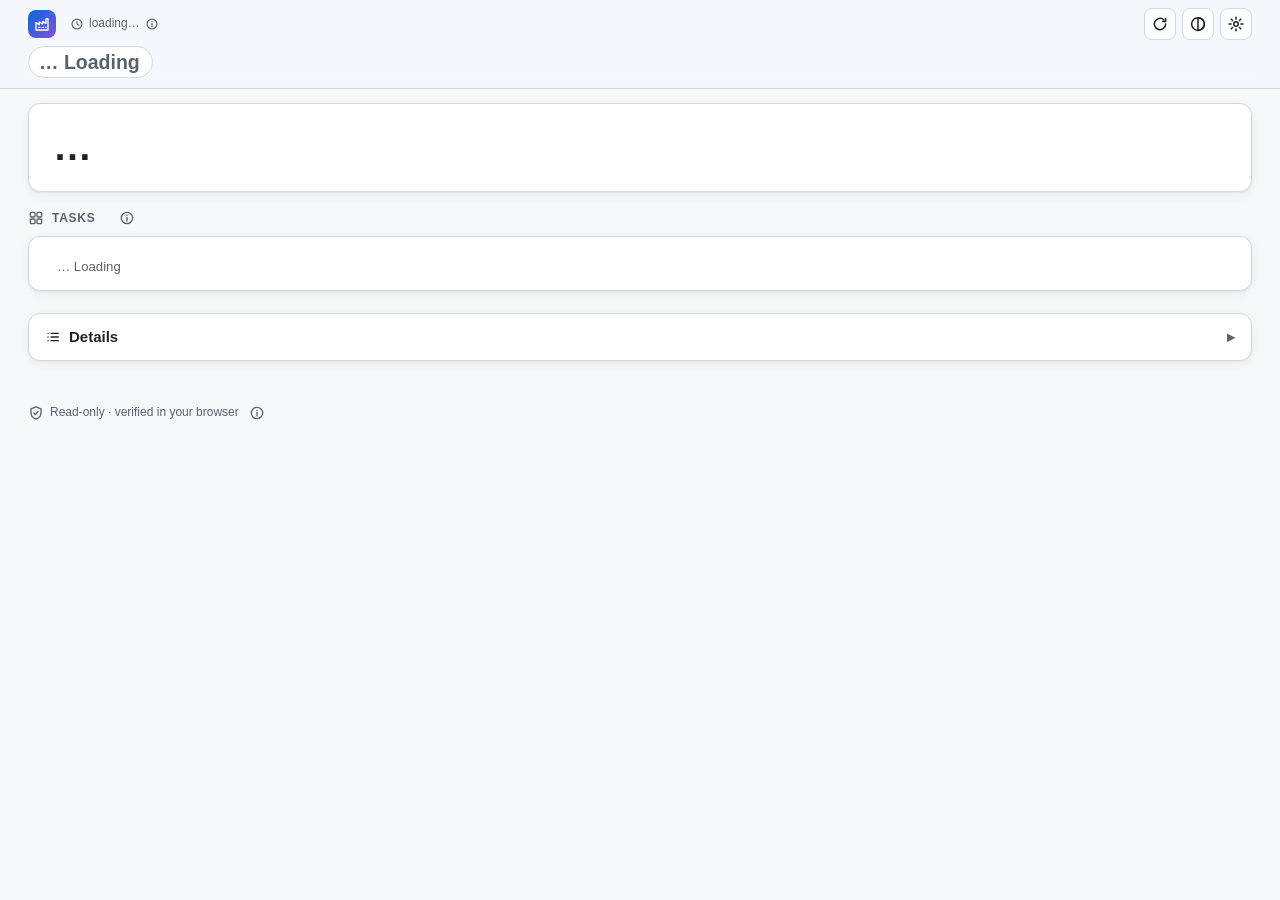
==== dashboard/index.html @ a24a3626 "dashboard: results scoreboard first, operations second The owner asked what the page is for and why " ====
<!doctype html>
<html lang="en">
<head>
  <meta charset="utf-8">
  <meta name="viewport" content="width=device-width, initial-scale=1">
  <meta http-equiv="Content-Security-Policy" content="default-src 'none'; script-src 'self'; style-src 'self'; img-src 'self' data:; connect-src 'self' https://api.github.com https://raw.githubusercontent.com; base-uri 'none'; form-action 'none'; object-src 'none'">
  <meta name="referrer" content="no-referrer">
  <meta name="color-scheme" content="light dark">
  <meta name="description" content="Live control room for the software factory, built from its public audit log.">
  <title>Factory control room</title>
  <link rel="icon" href="data:,">
  <link rel="stylesheet" href="style.css">
  <script type="module" src="app.js"></script>
</head>
<body>
  <svg class="sprite" aria-hidden="true" focusable="false">
    <symbol id="i-factory" viewBox="0 0 24 24"><path d="M3 21V10l5 3V9l5 3V8l5 3V4h3v17z"/><path d="M7 17h2M12 17h2M17 17h1"/></symbol>
    <symbol id="i-ok" viewBox="0 0 24 24"><path d="m5 12.5 4.5 4.5L19 7.5"/></symbol>
    <symbol id="i-fail" viewBox="0 0 24 24"><path d="M6.5 6.5l11 11M17.5 6.5l-11 11"/></symbol>
    <symbol id="i-dot" viewBox="0 0 24 24"><circle cx="12" cy="12" r="4"/></symbol>
    <symbol id="i-warn" viewBox="0 0 24 24"><path d="M12 3.5 2.5 20h19z"/><path d="M12 9.5v5M12 17.2v.3"/></symbol>
    <symbol id="i-shield" viewBox="0 0 24 24"><path d="M12 2.8 4.5 5.8v5.7c0 4.6 3.1 8 7.5 9.7 4.4-1.7 7.5-5.1 7.5-9.7V5.8z"/><path d="m8.8 12 2.2 2.2 4.2-4.4"/></symbol>
    <symbol id="i-pulse" viewBox="0 0 24 24"><path d="M2.5 12h4l2.2-5.5 4.6 11 2.2-5.5h6"/></symbol>
    <symbol id="i-power" viewBox="0 0 24 24"><path d="M12 3v8"/><path d="M6.6 6.8a7.5 7.5 0 1 0 10.8 0"/></symbol>
    <symbol id="i-branch" viewBox="0 0 24 24"><circle cx="6.5" cy="5.5" r="2.2"/><circle cx="6.5" cy="18.5" r="2.2"/><circle cx="17.5" cy="9" r="2.2"/><path d="M6.5 7.7v8.6M17.5 11.2c0 3-3 3.6-9 5.6"/></symbol>
    <symbol id="i-coin" viewBox="0 0 24 24"><circle cx="12" cy="12" r="8.5"/><path d="M9 14.5c.5 1 1.6 1.5 3 1.5 1.6 0 2.8-.8 2.8-2s-1.2-1.7-2.8-2-2.8-.8-2.8-2 1.2-2 2.8-2c1.3 0 2.4.5 2.9 1.4M12 6.3V8M12 16v1.7"/></symbol>
    <symbol id="i-clock" viewBox="0 0 24 24"><circle cx="12" cy="12" r="8.5"/><path d="M12 7.5V12l3.2 2"/></symbol>
    <symbol id="i-bolt" viewBox="0 0 24 24"><path d="M13.5 2.5 5 13.5h6l-1 8 8.5-11h-6z"/></symbol>
    <symbol id="i-person" viewBox="0 0 24 24"><circle cx="12" cy="8" r="3.6"/><path d="M4.5 20.5c.8-3.8 3.8-6 7.5-6s6.7 2.2 7.5 6"/></symbol>
    <symbol id="i-list" viewBox="0 0 24 24"><path d="M9 6.5h11M9 12h11M9 17.5h11M4.5 6.5h.1M4.5 12h.1M4.5 17.5h.1"/></symbol>
    <symbol id="i-info" viewBox="0 0 24 24"><circle cx="12" cy="12" r="8.5"/><path d="M12 11v5.5M12 7.8v.3"/></symbol>
    <symbol id="i-theme" viewBox="0 0 24 24"><circle cx="12" cy="12" r="8.5"/><path d="M12 3.5v17a8.5 8.5 0 0 0 0-17z"/></symbol>
    <symbol id="i-refresh" viewBox="0 0 24 24"><path d="M19.5 12a7.5 7.5 0 1 1-2.2-5.3"/><path d="M19.5 4.5v4h-4"/></symbol>
    <symbol id="i-gear" viewBox="0 0 24 24"><circle cx="12" cy="12" r="3"/><path d="M12 3v2.5M12 18.5V21M3 12h2.5M18.5 12H21M5.6 5.6l1.8 1.8M16.6 16.6l1.8 1.8M5.6 18.4l1.8-1.8M16.6 7.4l1.8-1.8"/></symbol>
    <symbol id="i-play" viewBox="0 0 24 24"><path d="M8 5.5v13l10-6.5z"/></symbol>
    <symbol id="i-wait" viewBox="0 0 24 24"><path d="M7 3.5h10M7 20.5h10M8 3.5c0 5 8 5 8 8.5s-8 3.5-8 8.5M16 3.5c0 5-8 5-8 8.5"/></symbol>
    <symbol id="i-grid" viewBox="0 0 24 24"><rect x="3.5" y="3.5" width="7" height="7" rx="1.5"/><rect x="13.5" y="3.5" width="7" height="7" rx="1.5"/><rect x="3.5" y="13.5" width="7" height="7" rx="1.5"/><rect x="13.5" y="13.5" width="7" height="7" rx="1.5"/></symbol>
    <symbol id="i-question" viewBox="0 0 24 24"><circle cx="12" cy="12" r="8.5"/><path d="M9.6 9.5a2.5 2.5 0 1 1 3.4 2.3c-.6.3-1 .8-1 1.5v.7M12 16.8v.3"/></symbol>
  </svg>

  <a class="skip" href="#main">Skip to content</a>

  <header class="top">
    <div class="hbar">
      <div class="brand">
        <span class="logo" aria-hidden="true"><svg class="i"><use href="#i-factory"></use></svg></span>
        <h1 class="sr-only">Factory control room</h1>
        <span id="updated" class="updated has-tip" tabindex="0" aria-describedby="updated-tip"><svg class="i" aria-hidden="true"><use href="#i-clock"></use></svg><span id="updated-text">loading…</span><svg class="i i-info" aria-hidden="true"><use href="#i-info"></use></svg><span id="updated-tip" class="tip-src" hidden></span></span>
      </div>
      <div class="actions">
        <button id="refresh" class="btn btn--icon has-tip" type="button" aria-label="Refresh now" data-tip="Refresh now"><svg class="i" aria-hidden="true"><use href="#i-refresh"></use></svg></button>
        <button id="theme" class="btn btn--icon has-tip" type="button" aria-label="Switch to the dark theme" data-tip="Switch to the dark theme"><svg class="i" aria-hidden="true"><use href="#i-theme"></use></svg></button>
        <details id="settings">
          <summary class="btn btn--icon has-tip" aria-label="Settings" data-tip="Settings: optional token, polling"><svg class="i" aria-hidden="true"><use href="#i-gear"></use></svg></summary>
          <form id="token-form" class="token-form">
            <label for="token">Read-only GitHub token (optional)</label>
            <input id="token" name="token" type="password" autocomplete="off" spellcheck="false" placeholder="not set">
            <div class="row">
              <button class="btn" type="submit">Save token</button>
              <button class="btn" id="forget" type="button">Forget token</button>
            </div>
            <p class="hint">Never required. Raises the API limit from 60 to 5,000 requests an hour. It stays in this browser's localStorage and is sent only to api.github.com, never to raw.githubusercontent.com. Use a fine-grained token with public read-only access and no other permissions.</p>
            <p class="hint" id="poll-hint"></p>
            <p class="hint" id="meta-settings"></p>
            <p class="hint">Source: <a id="repo-link" href="https://github.com/sabbasi3-factory-lab/chrono-node-rs/tree/audit">sabbasi3-factory-lab/chrono-node-rs</a>, audit branch. Add <code>?fixture=1</code> (busy) or <code>?fixture=quiet</code> to the address for sample data.</p>
          </form>
        </details>
      </div>
      <p class="glance" aria-label="Factory at a glance">
        <span id="health" class="chip chip--info" tabindex="0">Checking</span>
        <span class="sep" aria-hidden="true">·</span>
        <span id="state-part" class="part" hidden></span>
        <span class="sep" aria-hidden="true">·</span>
        <span id="needs-part" class="part" hidden></span>
        <span class="sep" aria-hidden="true">·</span>
        <span id="dry-badge" class="chip" tabindex="0" hidden></span>
        <span class="sep" aria-hidden="true">·</span>
        <span id="mode-badge" class="chip chip--info" tabindex="0" hidden></span>
      </p>
      <p id="status" class="sr-only" role="status" aria-live="polite"></p>
    </div>
  </header>

  <main id="main" class="wrap">
    <section aria-labelledby="score-h" class="panel score-panel">
      <h2 id="score-h" class="sr-only">Results</h2>
      <ul id="score" class="score" tabindex="-1"></ul>
    </section>

    <section aria-labelledby="board-h">
      <div class="sec-h">
        <h2 id="board-h"><svg class="i" aria-hidden="true"><use href="#i-grid"></use></svg>Tasks</h2>
        <p id="board-legend" class="board-legend"></p>
        <button type="button" class="info has-tip" aria-label="About the task board" aria-describedby="board-info-tip"><svg class="i" aria-hidden="true"><use href="#i-info"></use></svg><span id="board-info-tip" class="tip-src" hidden></span></button>
      </div>
      <div id="board" class="panel board" tabindex="-1"></div>
    </section>

    <section aria-labelledby="details-h" class="folds">
      <details id="details" class="panel fold">
        <summary><svg class="i" aria-hidden="true"><use href="#i-list"></use></svg><span id="details-h">Details</span></summary>
        <div class="fold-body fold-stack">
          <section aria-labelledby="checks-h">
            <details id="checks-fold" class="fold fold--sub">
              <summary><svg class="i" aria-hidden="true"><use href="#i-shield"></use></svg><span id="checks-h">Latest checks</span></summary>
              <div class="fold-body">
                <p class="hint" id="checks-info"></p>
                <div id="checks" tabindex="-1"></div>
              </div>
            </details>
          </section>
          <section aria-labelledby="stages-h">
            <details id="stages-fold" class="fold fold--sub">
              <summary><svg class="i" aria-hidden="true"><use href="#i-clock"></use></svg><span id="stages-h">Where the time goes</span></summary>
              <div class="fold-body">
                <p class="hint" id="stages-info"></p>
                <div id="stages" tabindex="-1" class="chart"></div>
              </div>
            </details>
          </section>
          <section aria-labelledby="timeline-h">
            <details id="timeline-fold" class="fold fold--sub">
              <summary><svg class="i" aria-hidden="true"><use href="#i-clock"></use></svg><span id="timeline-h">Task timeline</span></summary>
              <div class="fold-body">
                <div class="field">
                  <label for="subject">Task or PR</label>
                  <select id="subject"></select>
                </div>
                <div id="timeline" tabindex="-1"></div>
              </div>
            </details>
          </section>
          <section aria-labelledby="live-h">
            <details id="live-fold" class="fold fold--sub">
              <summary><svg class="i" aria-hidden="true"><use href="#i-pulse"></use></svg><span id="live-h">Liveness</span></summary>
              <div class="fold-body">
                <p class="hint">The controller is the factory's scheduler: each run checks GitHub, starts agents and records a check-in ("heartbeat") in the audit log.</p>
                <div id="live" tabindex="-1"></div>
              </div>
            </details>
          </section>
          <section aria-labelledby="human-h">
            <details id="human-fold" class="fold fold--sub">
              <summary><svg class="i" aria-hidden="true"><use href="#i-person"></use></svg><span id="human-h">Human steps</span></summary>
              <div class="fold-body">
                <div id="human-steps" tabindex="-1"></div>
                <p class="hint">All human actions (shared account): <span id="human"></span></p>
                <p class="hint">Counts every action by the shared sabbasi3 account, including the coordinator's merges; not a measure of the owner's time.</p>
              </div>
            </details>
          </section>
          <section aria-labelledby="recent-h">
            <details id="recent-fold" class="fold fold--sub">
              <summary><svg class="i" aria-hidden="true"><use href="#i-list"></use></svg><span id="recent-h">Recent activity</span></summary>
              <div class="fold-body">
                <div id="recent" tabindex="-1"></div>
              </div>
            </details>
          </section>
          <section aria-labelledby="events-h">
            <details id="events-fold" class="fold fold--sub">
              <summary><svg class="i" aria-hidden="true"><use href="#i-list"></use></svg><span id="events-h">Audit log</span></summary>
              <div class="fold-body">
                <p class="hint" id="events-sum"></p>
                <p class="hint verifier-line" id="verifier-line">Independent verifier: checking…</p>
                <div class="field">
                  <label for="type-filter">Type</label>
                  <select id="type-filter"></select>
                </div>
                <div id="events" tabindex="-1"></div>
              </div>
            </details>
          </section>
        </div>
      </details>
    </section>
  </main>

  <footer class="foot wrap">
    <svg class="i" aria-hidden="true"><use href="#i-shield"></use></svg>
    <span>Read-only · verified in your browser</span>
    <button type="button" class="info has-tip" aria-label="About the data" aria-describedby="foot-info-tip"><svg class="i" aria-hidden="true"><use href="#i-info"></use></svg><span id="foot-info-tip" class="tip-src" hidden>Data comes only from GitHub, read-only: the audit branch head, the open issues and PRs and the agent workflow runs from api.github.com; the day files (pinned to the head commit), the task map, the task contracts and the verifier anchors from raw.githubusercontent.com; the build cost and the safety-drill record from this site (build-cost.json, drills.json). Every event's SHA-256 and the parent chain are re-checked in your browser, and an independent verifier re-checks the whole log on an hourly schedule, which GitHub runs every few hours (its anchors file is read from raw.githubusercontent.com). Add ?fixture=1 to the address to see sample data.</span></button>
  </footer>

  <div id="tip" class="tip" aria-hidden="true" hidden></div>
</body>
</html>
---- dashboard/style.css ----
/* Factory control room v2. Light by default; dark from the system or the Theme button. */
:root {
  color-scheme: light;
  --bg: #f6f8fa;
  --panel: #ffffff;
  --panel-2: #f6f8fa;
  --fg: #1f2328;
  --muted: #59636e;
  --line: #d1d9e0;
  --accent: #0969da;
  --ok: #1a7f37;
  --ok-bg: #dafbe1;
  --warn: #7d4e00;
  --warn-bg: #fff8c5;
  --alert: #cf222e;
  --alert-bg: #ffebe9;
  --info: #0969da;
  --info-bg: #ddf4ff;
  --purple: #8250df;
  --code-bg: #eff2f5;
  --shadow: 0 1px 2px rgb(31 35 40 / 0.06), 0 3px 12px rgb(31 35 40 / 0.06);
  --s-ready: #8c959f;
  --s-picked: #6e7781;
  --s-running: #0969da;
  --s-pr-open: #8250df;
  --s-checks: #bf8700;
  --s-queued: #bc4c00;
  --s-merged: #1a7f37;
  --s-deployed: #116329;
  --radius: 12px;
  font-family: -apple-system, BlinkMacSystemFont, "Segoe UI", "Noto Sans", Helvetica, Arial, sans-serif;
  line-height: 1.45;
}

@media (prefers-color-scheme: dark) {
  :root:not([data-theme="light"]) {
    color-scheme: dark;
    --bg: #0d1117;
    --panel: #151b23;
    --panel-2: #0d1117;
    --fg: #e6edf3;
    --muted: #9198a1;
    --line: #30363d;
    --accent: #4493f8;
    --ok: #3fb950;
    --ok-bg: #12261e;
    --warn: #d29922;
    --warn-bg: #2b2111;
    --alert: #f85149;
    --alert-bg: #2d1416;
    --info: #4493f8;
    --info-bg: #0c2d6b;
    --purple: #ab7df8;
    --code-bg: #1f2630;
    --shadow: 0 0 0 1px rgb(240 246 252 / 0.04);
    --s-ready: #6e7681;
    --s-picked: #8b949e;
    --s-running: #4493f8;
    --s-pr-open: #ab7df8;
    --s-checks: #d29922;
    --s-queued: #f0883e;
    --s-merged: #3fb950;
    --s-deployed: #2ea043;
  }
}

:root[data-theme="dark"] {
  color-scheme: dark;
  --bg: #0d1117;
  --panel: #151b23;
  --panel-2: #0d1117;
  --fg: #e6edf3;
  --muted: #9198a1;
  --line: #30363d;
  --accent: #4493f8;
  --ok: #3fb950;
  --ok-bg: #12261e;
  --warn: #d29922;
  --warn-bg: #2b2111;
  --alert: #f85149;
  --alert-bg: #2d1416;
  --info: #4493f8;
  --info-bg: #0c2d6b;
  --purple: #ab7df8;
  --code-bg: #1f2630;
  --shadow: 0 0 0 1px rgb(240 246 252 / 0.04);
  --s-ready: #6e7681;
  --s-picked: #8b949e;
  --s-running: #4493f8;
  --s-pr-open: #ab7df8;
  --s-checks: #d29922;
  --s-queued: #f0883e;
  --s-merged: #3fb950;
  --s-deployed: #2ea043;
}

* { box-sizing: border-box; }

/* Author display rules (e.g. .chip's inline-flex) must never un-hide [hidden] elements. */
[hidden] { display: none !important; }

html { font-size: 15px; }
body { margin: 0; background: var(--bg); color: var(--fg); }
a { color: var(--accent); text-decoration: none; }
a:hover { text-decoration: underline; }
code, pre { font-family: ui-monospace, SFMono-Regular, Menlo, Consolas, monospace; font-size: 0.86em; }
.muted { color: var(--muted); }
:focus-visible { outline: 3px solid var(--accent); outline-offset: 2px; border-radius: 4px; }
/* Section containers take focus only as a fallback when their focused item disappears. */
[tabindex="-1"]:focus { outline: none; }
[tabindex="-1"]:focus-visible { outline: 2px dashed var(--accent); outline-offset: 4px; }

.sprite { position: absolute; width: 0; height: 0; overflow: hidden; }
svg.i {
  width: 16px; height: 16px; flex: none; vertical-align: -3px;
  fill: none; stroke: currentColor; stroke-width: 2; stroke-linecap: round; stroke-linejoin: round;
}

.skip { position: absolute; left: -999px; top: 0.5rem; background: var(--panel); padding: 0.5rem 1rem; z-index: 20; }
.skip:focus { left: 0.5rem; }
.sr-only { position: absolute; width: 1px; height: 1px; overflow: hidden; clip: rect(0 0 0 0); white-space: nowrap; }

.wrap { max-width: 1480px; margin: 0 auto; padding: 0 28px 40px; }

/* ---- Sticky header ---------------------------------------------------- */
.top {
  position: sticky; top: 0; z-index: 10;
  background: color-mix(in srgb, var(--bg) 90%, transparent);
  backdrop-filter: blur(8px);
  border-bottom: 1px solid var(--line);
}
.hbar {
  max-width: 1480px; margin: 0 auto; padding: 8px 28px 10px;
  display: grid; grid-template-columns: minmax(0, 1fr) auto; align-items: center; gap: 6px 16px;
}
.brand { display: flex; align-items: center; gap: 10px; min-width: 0; flex-wrap: wrap; }
.brand h1 { margin: 0; font-size: 1rem; font-weight: 650; line-height: 1.2; }
.logo {
  width: 28px; height: 28px; border-radius: 8px; flex: none; display: grid; place-items: center; color: #fff;
  background: linear-gradient(135deg, var(--s-running), var(--s-pr-open));
}
.logo svg.i { width: 16px; height: 16px; }
.updated { display: inline-flex; align-items: center; gap: 5px; font-size: 0.8rem; color: var(--muted); border-radius: 6px; padding: 1px 4px; }
.updated svg.i { width: 14px; height: 14px; }
.actions { display: flex; gap: 6px; align-items: center; justify-content: flex-end; }

/* The glance line: the one prominent sentence. Each part is a chip with an icon, a word
   and a tooltip, so state never relies on colour alone. */
.glance { grid-column: 1 / -1; margin: 0; display: flex; flex-wrap: wrap; align-items: center; gap: 6px 8px; font-size: 1.3rem; font-weight: 650; line-height: 1.25; }
.glance .chip { font-size: 1em; font-weight: 650; padding: 3px 12px 3px 10px; gap: 8px; border-width: 1px; }
.glance .chip svg.i { width: 1.05em; height: 1.05em; stroke-width: 2.4; }
.glance a.chip:hover { text-decoration: none; filter: brightness(0.97); }
.sep { color: var(--muted); font-weight: 400; }
.sep:has(+ [hidden]) { display: none; }

.chip {
  display: inline-flex; align-items: center; gap: 6px; padding: 3px 10px;
  border: 1px solid var(--line); border-radius: 999px; background: var(--panel); color: var(--fg);
  font-size: 0.8rem; white-space: nowrap; max-width: 100%;
}
.chip--ok { color: var(--ok); background: var(--ok-bg); border-color: color-mix(in srgb, var(--ok) 45%, var(--line)); }
.chip--warn { color: var(--warn); background: var(--warn-bg); border-color: color-mix(in srgb, var(--warn) 50%, var(--line)); }
.chip--alert { color: var(--alert); background: var(--alert-bg); border-color: color-mix(in srgb, var(--alert) 50%, var(--line)); }
/* Neutral: a deliberate state (factory off) or not known yet (loading). */
.chip--muted { color: var(--muted); }
.chip--info { color: var(--info); background: var(--info-bg); border-color: color-mix(in srgb, var(--info) 45%, var(--line)); }

.btn, button, select, input {
  font: inherit; color: var(--fg); background: var(--panel);
  border: 1px solid var(--line); border-radius: 8px;
}
.btn { display: inline-flex; align-items: center; gap: 6px; padding: 4px 10px; font-size: 0.85rem; cursor: pointer; white-space: nowrap; }
.btn:hover { border-color: var(--muted); text-decoration: none; }
.btn--icon { padding: 6px; }
.btn--icon svg.i { width: 18px; height: 18px; }
select, input { padding: 4px 8px; }
select:disabled { opacity: 0.6; }

details#settings { position: relative; }
details#settings > summary { list-style: none; }
details#settings > summary::-webkit-details-marker { display: none; }
.token-form {
  position: absolute; right: 0; z-index: 15; width: min(26rem, 92vw); margin-top: 6px; padding: 14px;
  background: var(--panel); border: 1px solid var(--line); border-radius: var(--radius); box-shadow: 0 8px 28px rgb(0 0 0 / 0.25);
  display: grid; gap: 8px;
}
.token-form .row { display: flex; gap: 6px; }
.token-form .hint { margin: 0; font-size: 0.8rem; }

/* ---- Tooltips ----------------------------------------------------------- */
/* Tooltip-only elements keep the normal cursor; only clickable things get the pointer. */
.has-tip { cursor: default; }
a.has-tip, button.has-tip, summary.has-tip { cursor: pointer; }
.tip {
  position: fixed; z-index: 30; max-width: min(24rem, calc(100vw - 16px)); padding: 8px 10px;
  background: var(--fg); color: var(--bg); border-radius: 8px; box-shadow: 0 6px 20px rgb(0 0 0 / 0.25);
  font-size: 0.8rem; font-weight: 400; line-height: 1.4; white-space: pre-line; overflow-wrap: anywhere; pointer-events: auto;
}
.info {
  display: inline-grid; place-items: center; width: 24px; height: 24px; padding: 0; border: 0; border-radius: 50%;
  background: transparent; color: var(--muted); cursor: pointer;
}
.info:hover { color: var(--accent); }
.info svg.i { width: 16px; height: 16px; }

/* ---- Layout: one screen at 1440x900 ------------------------------------ */
main > section { margin-top: 14px; }
main > section.folds { margin-top: 22px; }
h2 {
  font-size: 0.8rem; letter-spacing: 0.06em; text-transform: uppercase; color: var(--muted);
  margin: 0 0 8px; display: flex; align-items: center; gap: 8px; font-weight: 600;
}
.sec-h { display: flex; align-items: center; gap: 4px 10px; margin: 0 0 6px; flex-wrap: wrap; }
.sec-h h2 { margin: 0; }
.count { background: var(--panel); border: 1px solid var(--line); border-radius: 999px; padding: 0 8px; font-size: 0.75rem; letter-spacing: 0; text-transform: none; }
.count:empty { display: none; }
.panel { background: var(--panel); border: 1px solid var(--line); border-radius: var(--radius); box-shadow: var(--shadow); }

.hint { color: var(--muted); font-size: 0.8rem; margin: 8px 0 0; }
.problem { color: var(--alert); font-weight: 600; margin: 6px 0; }
.empty { margin: 0; padding: 10px 14px; color: var(--muted); font-size: 0.88rem; }
.panel > .empty { border: 0; }

.linklike {
  background: none; border: 0; padding: 0; color: var(--accent); cursor: pointer; text-align: left;
  font-weight: inherit; overflow-wrap: anywhere;
}
.linklike:hover { text-decoration: underline; }


/* ---- Status line parts ------------------------------------------------- */
.part { display: inline-flex; align-items: center; gap: 6px; border-radius: 6px; font-weight: 650; }
.part a { color: inherit; text-decoration: underline; text-underline-offset: 3px; }
.part--warn { color: var(--warn); }
.part--alert { color: var(--alert); }
.part--info { color: var(--muted); }
.part-i { display: inline-flex; }
.part-i svg.i { width: 1.05em; height: 1.05em; stroke-width: 2.4; }
.run { display: inline-block; }
.dot { color: var(--muted); font-weight: 400; margin: 0 2px; }

/* ---- Scoreboard: five sentences, one big number each ---------------------- */
.score-panel { padding: 8px 24px; }
.score { list-style: none; margin: 0; padding: 0; display: grid; gap: 0; }
.score-item { padding: 14px 0; border-top: 1px solid var(--line); border-radius: 4px; }
.score-item:first-child { border-top: 0; }
.score-item p { margin: 0; }
.score-main { font-size: 1.3rem; font-weight: 600; line-height: 1.5; }
.score-main .big { display: inline-block; font-size: 2.6rem; line-height: 1.1; font-weight: 750; letter-spacing: -0.01em; font-variant-numeric: tabular-nums; vertical-align: -0.12em; }
.score-main .run { font-weight: 650; }
.score-sub { color: var(--muted); font-size: 0.95rem; margin-top: 4px; }
.score-sub .run { color: var(--fg); font-weight: 650; }
.score--shipped .big { color: var(--ok); }

/* ---- Task board ---------------------------------------------------------- */
/* States: colour AND an icon (✓ done, ▶ running, ⚠ needs you, ⧗ waiting). */
.tile--done, .lg--done { --c: var(--ok); --cb: var(--ok-bg); }
.tile--running, .lg--running { --c: var(--info); --cb: var(--info-bg); }
.tile--needs, .lg--needs { --c: var(--warn); --cb: var(--warn-bg); }
.tile--waiting, .lg--waiting { --c: var(--muted); --cb: var(--panel-2); }
.board-legend { display: flex; flex-wrap: wrap; gap: 4px 12px; margin: 0; font-size: 0.8rem; }
.lg { display: inline-flex; align-items: center; gap: 4px; color: var(--c); font-weight: 600; }
.lg svg.i { width: 14px; height: 14px; stroke-width: 2.6; }
.board { padding: 10px 14px 4px; columns: 4 280px; column-gap: 22px; }
.board > .empty, .board > .board-note { column-span: all; }
.board-note { margin: 0 0 6px; display: flex; gap: 6px; align-items: center; color: var(--warn); font-weight: 600; font-size: 0.85rem; width: fit-content; border-radius: 6px; }
.group { break-inside: avoid; margin: 0 0 8px; }
.group-h { margin: 0 0 3px; font-size: 0.74rem; font-weight: 600; color: var(--muted); letter-spacing: 0.04em; text-transform: uppercase; }
.tiles { list-style: none; margin: 0; padding: 0; display: grid; gap: 3px; }
.tile {
  display: flex; align-items: center; gap: 6px; min-width: 0; padding: 2px 8px; border-radius: 6px;
  color: var(--fg); background: var(--cb); border: 1px solid color-mix(in srgb, var(--c) 35%, var(--line)); border-left: 4px solid var(--c);
  font-size: 0.84rem; line-height: 1.35;
}
.tile:hover { text-decoration: none; border-color: var(--c); }
.tile-i { display: inline-flex; color: var(--c); }
.tile-i svg.i { width: 14px; height: 14px; stroke-width: 2.6; }
.tile--running .tile-i svg.i { fill: currentColor; }
.tile-n { min-width: 0; overflow: hidden; text-overflow: ellipsis; white-space: nowrap; }

/* ---- Rows inside Details (liveness, steps, recent activity) -------------- */
.stat { margin: 0 0 3px; font-size: 0.86rem; width: fit-content; max-width: 100%; border-radius: 4px; color: var(--muted); }
.stat-v { color: var(--fg); font-size: 1.05rem; font-weight: 700; font-variant-numeric: tabular-nums; }
.stat-v--warn { color: var(--warn); }
.stat-v--alert { color: var(--alert); }
.recent { list-style: none; margin: 6px 0 0; padding: 0; display: grid; gap: 3px; max-width: 46rem; }
.recent li { display: flex; gap: 8px; align-items: baseline; font-size: 0.86rem; min-width: 0; border-radius: 4px; }
.recent-t { min-width: 0; overflow: hidden; text-overflow: ellipsis; white-space: nowrap; }
.recent-at { margin-left: auto; color: var(--muted); font-size: 0.78rem; white-space: nowrap; font-variant-numeric: tabular-nums; }

/* ---- Details: one fold holding the rest ------------------------------------ */
.fold-stack { display: grid; gap: 8px; }
.fold--sub { border: 1px solid var(--line); border-radius: 10px; background: var(--panel); }
.fold--sub > summary { padding: 8px 12px; font-size: 0.95rem; }

/* ---- Stage colours ------------------------------------------------------ */
.st-ready { --c: var(--s-ready); }
.st-picked { --c: var(--s-picked); }
.st-running { --c: var(--s-running); }
.st-pr-open { --c: var(--s-pr-open); }
.st-checks { --c: var(--s-checks); }
.st-queued { --c: var(--s-queued); }
.st-merged { --c: var(--s-merged); }
.st-deployed { --c: var(--s-deployed); }

/* ---- Checks ------------------------------------------------------------- */
.checks { list-style: none; margin: 0; padding: 2px 0; }
.checks--all { max-height: 26rem; overflow-y: auto; }
.chk {
  display: grid; grid-template-columns: 20px minmax(0, 1fr) auto 3.6rem; gap: 10px; align-items: center;
  padding: 6px 14px; font-size: 0.86rem; border-top: 1px solid var(--line);
}
.chk:first-child { border-top: 0; }
.chk > a, .chk > b { font-weight: 650; justify-self: start; overflow-wrap: anywhere; }
.chk-icon { color: var(--muted); display: inline-flex; }
.chk--ok .chk-icon { color: var(--ok); }
.chk--fail .chk-icon { color: var(--alert); }
.chk-on { white-space: nowrap; }
.more--row { margin: 4px 14px 10px; display: inline-block; }

/* ---- Charts ------------------------------------------------------------- */
.chart { padding: 14px 16px; }
.srow { display: grid; grid-template-columns: minmax(0, 150px) minmax(0, 1fr) 3.5rem; gap: 10px; align-items: center; margin: 7px 0; font-size: 0.82rem; }
.srow-label { min-width: 0; overflow-wrap: anywhere; }
.srow--avg { padding-bottom: 7px; border-bottom: 1px dashed var(--line); }
.track { min-width: 0; }
.stack { display: flex; height: 18px; border-radius: 5px; overflow: hidden; background: var(--panel-2); min-width: 2px; }
.seg { display: block; height: 100%; background: var(--c); }
.seg + .seg { border-left: 1px solid var(--panel); }
.num { text-align: right; font-variant-numeric: tabular-nums; }
.legend { display: flex; flex-wrap: wrap; gap: 4px 12px; font-size: 0.76rem; color: var(--muted); margin: 10px 0 0; }
.legend span { display: inline-flex; align-items: center; gap: 5px; }
.legend i { width: 10px; height: 10px; border-radius: 3px; display: inline-block; background: var(--c); }
.insight { margin: 10px 0 0; font-size: 0.86rem; font-weight: 600; background: var(--info-bg); border-radius: 8px; padding: 7px 10px; display: flex; flex-wrap: wrap; gap: 4px 10px; align-items: center; width: fit-content; }
.insight svg.i { color: var(--info); }
.insight > span + span::before { content: "·" / ""; margin-right: 10px; color: var(--muted); }
@media (max-width: 560px) {
  .srow { grid-template-columns: minmax(0, 1fr) auto; }
  .srow .track { grid-column: 1 / -1; grid-row: 2; }
}

/* ---- Folded sections: timeline and audit log ---------------------------- */
.fold > summary {
  cursor: pointer; padding: 12px 16px; font-weight: 600; display: flex; align-items: center; gap: 8px; list-style: none;
}
.fold > summary::-webkit-details-marker { display: none; }
.fold > summary::after { content: "▸"; margin-left: auto; color: var(--muted); }
.fold[open] > summary::after { content: "▾"; }
.fold[open] > summary { border-bottom: 1px solid var(--line); }
.fold-body { padding: 12px 16px 16px; }
.verifier-line { margin: 0 0 10px; }
.field { display: flex; gap: 8px; align-items: center; margin-bottom: 10px; }
.field label { font-weight: 600; font-size: 0.85rem; }

.table-wrap { overflow-x: auto; border: 1px solid var(--line); border-radius: 10px; }
table { border-collapse: collapse; width: 100%; font-size: 0.82rem; }
th, td { text-align: left; padding: 6px 10px; border-bottom: 1px solid var(--line); vertical-align: top; }
thead th { position: sticky; top: 0; background: var(--panel); font-weight: 600; white-space: nowrap; }
tbody tr:nth-child(odd):not(.detail) { background: var(--panel-2); }
tbody tr:last-child td { border-bottom: 0; }
tr.detail td { background: var(--panel); }
.expander { background: none; border: 0; padding: 0; color: var(--accent); cursor: pointer; font-variant-numeric: tabular-nums; white-space: nowrap; }
.pill { display: inline-block; border: 1px solid var(--line); border-radius: 999px; padding: 0 8px; font-size: 0.75rem; white-space: nowrap; }
.pill--ok { color: var(--ok); border-color: color-mix(in srgb, var(--ok) 50%, var(--line)); }
.pill--alert { color: var(--alert); border-color: color-mix(in srgb, var(--alert) 50%, var(--line)); }
.pill--info { color: var(--info); border-color: color-mix(in srgb, var(--info) 50%, var(--line)); }
.json {
  margin: 6px 0 0; padding: 10px; background: var(--code-bg); border-radius: 6px;
  white-space: pre-wrap; word-break: break-all; max-height: 22rem; overflow: auto;
}

.timeline { list-style: none; margin: 0; padding: 0; }
.timeline li { display: grid; grid-template-columns: 7.5rem 6.5rem 10rem minmax(0, 1fr); gap: 10px; padding: 6px 0; border-bottom: 1px solid var(--line); font-size: 0.84rem; }
.timeline li:last-child { border-bottom: 0; }
.tl-gap { color: var(--muted); font-variant-numeric: tabular-nums; }
.tl-detail { overflow-wrap: anywhere; }
@media (max-width: 700px) { .timeline li { grid-template-columns: 1fr 1fr; } }

.foot { display: flex; gap: 6px; align-items: center; color: var(--muted); font-size: 0.8rem; padding-top: 0; }

/* ---- Small screens ------------------------------------------------------ */
@media (max-width: 700px) {
  .wrap { padding: 0 14px 32px; }
  .hbar { padding: 6px 14px 8px; gap: 4px 8px; }
  .brand h1 { font-size: 0.95rem; }
  .glance { font-size: 1rem; gap: 4px 6px; }
  .glance .chip { padding: 2px 9px 2px 8px; gap: 6px; }
  .actions .btn--icon { padding: 5px; }
}
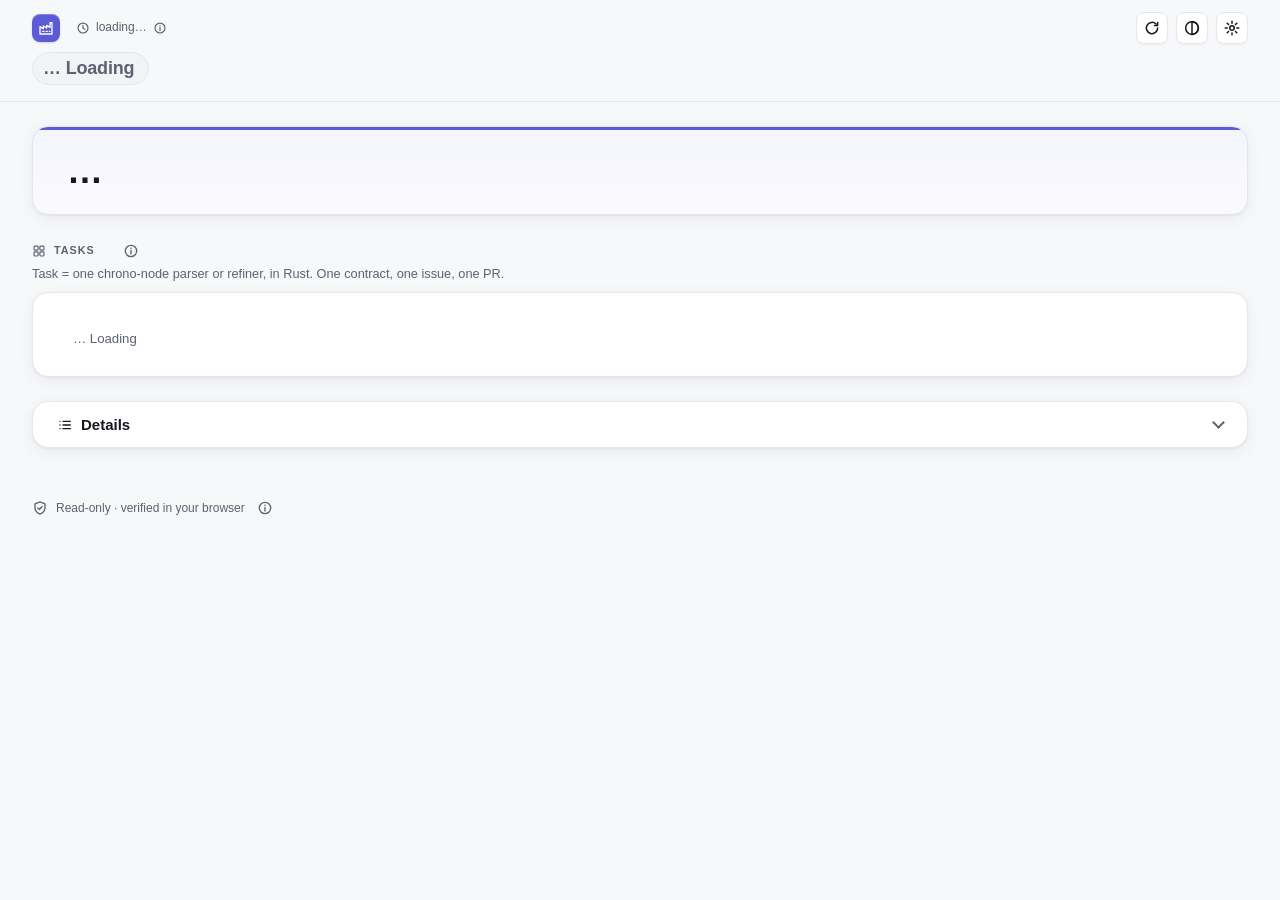
==== commit 9fb6a748: "dashboard: modern product theme, and say what a task is Theme ("modern product look", the owner's ch" ====
--- a/dashboard/index.html
+++ b/dashboard/index.html
@@ -93,6 +93,7 @@
         <p id="board-legend" class="board-legend"></p>
         <button type="button" class="info has-tip" aria-label="About the task board" aria-describedby="board-info-tip"><svg class="i" aria-hidden="true"><use href="#i-info"></use></svg><span id="board-info-tip" class="tip-src" hidden></span></button>
       </div>
+      <p id="board-caption" class="board-caption">Task = one chrono-node parser or refiner, in Rust. One contract, one issue, one PR.</p>
       <div id="board" class="panel board" tabindex="-1"></div>
     </section>
 
@@ -100,6 +101,23 @@
       <details id="details" class="panel fold">
         <summary><svg class="i" aria-hidden="true"><use href="#i-list"></use></svg><span id="details-h">Details</span></summary>
         <div class="fold-body fold-stack">
+          <section aria-labelledby="about-h">
+            <details id="about-fold" class="fold fold--sub">
+              <summary><svg class="i" aria-hidden="true"><use href="#i-info"></use></svg><span id="about-h">How these numbers work</span></summary>
+              <div class="fold-body">
+                <div id="about" tabindex="-1"></div>
+                <p class="hint">More in the <a href="https://github.com/sabbasi3-factory-lab/factory/blob/main/dashboard/README.md" rel="noopener noreferrer">dashboard README</a>.</p>
+              </div>
+            </details>
+          </section>
+          <section aria-labelledby="outcomes-h">
+            <details id="outcomes-fold" class="fold fold--sub">
+              <summary><svg class="i" aria-hidden="true"><use href="#i-ok"></use></svg><span id="outcomes-h">Outcomes (gh-aw)</span></summary>
+              <div class="fold-body">
+                <div id="outcomes" tabindex="-1"></div>
+              </div>
+            </details>
+          </section>
           <section aria-labelledby="checks-h">
             <details id="checks-fold" class="fold fold--sub">
               <summary><svg class="i" aria-hidden="true"><use href="#i-shield"></use></svg><span id="checks-h">Latest checks</span></summary>
@@ -179,7 +197,7 @@
   <footer class="foot wrap">
     <svg class="i" aria-hidden="true"><use href="#i-shield"></use></svg>
     <span>Read-only · verified in your browser</span>
-    <button type="button" class="info has-tip" aria-label="About the data" aria-describedby="foot-info-tip"><svg class="i" aria-hidden="true"><use href="#i-info"></use></svg><span id="foot-info-tip" class="tip-src" hidden>Data comes only from GitHub, read-only: the audit branch head, the open issues and PRs and the agent workflow runs from api.github.com; the day files (pinned to the head commit), the task map, the task contracts and the verifier anchors from raw.githubusercontent.com; the build cost and the safety-drill record from this site (build-cost.json, drills.json). Every event's SHA-256 and the parent chain are re-checked in your browser, and an independent verifier re-checks the whole log on an hourly schedule, which GitHub runs every few hours (its anchors file is read from raw.githubusercontent.com). Add ?fixture=1 to the address to see sample data.</span></button>
+    <button type="button" class="info has-tip" aria-label="About the data" aria-describedby="foot-info-tip"><svg class="i" aria-hidden="true"><use href="#i-info"></use></svg><span id="foot-info-tip" class="tip-src" hidden>Read-only: data comes only from GitHub and is re-checked in your browser. Details explains how.</span></button>
   </footer>
 
   <div id="tip" class="tip" aria-hidden="true" hidden></div>
--- a/dashboard/style.css
+++ b/dashboard/style.css
@@ -1,62 +1,80 @@
-/* Factory control room v2. Light by default; dark from the system or the Theme button. */
+/* Factory control room v2: a modern product look. Neutral surfaces, soft cards, one accent
+   colour (links, focus, logo, highlights); green, amber, red and grey only for states.
+   Light by default; dark from the system or the Theme button. Spacing on an 8 px grid. */
 :root {
   color-scheme: light;
-  --bg: #f6f8fa;
+  --bg: #f7f8fa;
   --panel: #ffffff;
-  --panel-2: #f6f8fa;
-  --fg: #1f2328;
-  --muted: #59636e;
-  --line: #d1d9e0;
-  --accent: #0969da;
-  --ok: #1a7f37;
-  --ok-bg: #dafbe1;
-  --warn: #7d4e00;
-  --warn-bg: #fff8c5;
-  --alert: #cf222e;
-  --alert-bg: #ffebe9;
-  --info: #0969da;
-  --info-bg: #ddf4ff;
+  --panel-2: #f2f3f7;
+  --fg: #16181d;
+  --muted: #5b6270;
+  --line: #e3e6eb;
+  --line-strong: #c9ced8;
+  --accent: #5b5bd6;
+  --accent-bg: #eeeefc;
+  --accent-wash: #f4f4fd;
+  --on-accent: #ffffff;
+  --ok: #17752f;
+  --ok-bg: #e7f6ec;
+  --warn: #8a5a00;
+  --warn-bg: #fdf3dc;
+  --alert: #c4232c;
+  --alert-bg: #fdeceb;
+  --info: var(--accent);
+  --info-bg: var(--accent-bg);
   --purple: #8250df;
-  --code-bg: #eff2f5;
-  --shadow: 0 1px 2px rgb(31 35 40 / 0.06), 0 3px 12px rgb(31 35 40 / 0.06);
+  --code-bg: #f0f2f5;
+  --tip-bg: #1b1e26;
+  --tip-fg: #ffffff;
+  --tip-line: transparent;
+  --shadow: 0 1px 2px rgb(16 24 40 / 0.05), 0 4px 16px rgb(16 24 40 / 0.06);
+  --shadow-pop: 0 2px 4px rgb(16 24 40 / 0.06), 0 12px 32px rgb(16 24 40 / 0.14);
   --s-ready: #8c959f;
   --s-picked: #6e7781;
-  --s-running: #0969da;
+  --s-running: #5b5bd6;
   --s-pr-open: #8250df;
   --s-checks: #bf8700;
   --s-queued: #bc4c00;
   --s-merged: #1a7f37;
   --s-deployed: #116329;
-  --radius: 12px;
-  font-family: -apple-system, BlinkMacSystemFont, "Segoe UI", "Noto Sans", Helvetica, Arial, sans-serif;
+  --radius: 16px;
+  --radius-sm: 8px;
+  --ease: 150ms ease;
+  font-family: -apple-system, BlinkMacSystemFont, "Segoe UI", Inter, Roboto, "Helvetica Neue", Arial, "Noto Sans", sans-serif;
   line-height: 1.45;
 }
 
 @media (prefers-color-scheme: dark) {
   :root:not([data-theme="light"]) {
     color-scheme: dark;
-    --bg: #0d1117;
-    --panel: #151b23;
-    --panel-2: #0d1117;
-    --fg: #e6edf3;
-    --muted: #9198a1;
-    --line: #30363d;
-    --accent: #4493f8;
-    --ok: #3fb950;
-    --ok-bg: #12261e;
-    --warn: #d29922;
-    --warn-bg: #2b2111;
-    --alert: #f85149;
-    --alert-bg: #2d1416;
-    --info: #4493f8;
-    --info-bg: #0c2d6b;
-    --purple: #ab7df8;
-    --code-bg: #1f2630;
-    --shadow: 0 0 0 1px rgb(240 246 252 / 0.04);
+    --bg: #0f1115;
+    --panel: #171a21;
+    --panel-2: #1d2129;
+    --fg: #e8eaf0;
+    --muted: #9ba2ae;
+    --line: #272b35;
+    --line-strong: #3a404d;
+    --accent: #9d9cf7;
+    --accent-bg: #23244a;
+    --accent-wash: #1c1e30;
+    --on-accent: #14152b;
+    --ok: #4cc26e;
+    --ok-bg: #15291d;
+    --warn: #e2b340;
+    --warn-bg: #2e2412;
+    --alert: #ff7b72;
+    --alert-bg: #33191a;
+    --purple: #b69cf8;
+    --code-bg: #1d2129;
+    --tip-bg: #2a2f3b;
+    --tip-fg: #eef0f5;
+    --tip-line: #3a404d;
+    --shadow: inset 0 1px 0 rgb(255 255 255 / 0.04), 0 1px 2px rgb(0 0 0 / 0.35);
+    --shadow-pop: inset 0 1px 0 rgb(255 255 255 / 0.05), 0 12px 32px rgb(0 0 0 / 0.5);
     --s-ready: #6e7681;
     --s-picked: #8b949e;
-    --s-running: #4493f8;
-    --s-pr-open: #ab7df8;
+    --s-running: #9d9cf7;
+    --s-pr-open: #b69cf8;
     --s-checks: #d29922;
     --s-queued: #f0883e;
     --s-merged: #3fb950;
@@ -66,28 +84,34 @@
 
 :root[data-theme="dark"] {
   color-scheme: dark;
-  --bg: #0d1117;
-  --panel: #151b23;
-  --panel-2: #0d1117;
-  --fg: #e6edf3;
-  --muted: #9198a1;
-  --line: #30363d;
-  --accent: #4493f8;
-  --ok: #3fb950;
-  --ok-bg: #12261e;
-  --warn: #d29922;
-  --warn-bg: #2b2111;
-  --alert: #f85149;
-  --alert-bg: #2d1416;
-  --info: #4493f8;
-  --info-bg: #0c2d6b;
-  --purple: #ab7df8;
-  --code-bg: #1f2630;
-  --shadow: 0 0 0 1px rgb(240 246 252 / 0.04);
+  --bg: #0f1115;
+  --panel: #171a21;
+  --panel-2: #1d2129;
+  --fg: #e8eaf0;
+  --muted: #9ba2ae;
+  --line: #272b35;
+  --line-strong: #3a404d;
+  --accent: #9d9cf7;
+  --accent-bg: #23244a;
+  --accent-wash: #1c1e30;
+  --on-accent: #14152b;
+  --ok: #4cc26e;
+  --ok-bg: #15291d;
+  --warn: #e2b340;
+  --warn-bg: #2e2412;
+  --alert: #ff7b72;
+  --alert-bg: #33191a;
+  --purple: #b69cf8;
+  --code-bg: #1d2129;
+  --tip-bg: #2a2f3b;
+  --tip-fg: #eef0f5;
+  --tip-line: #3a404d;
+  --shadow: inset 0 1px 0 rgb(255 255 255 / 0.04), 0 1px 2px rgb(0 0 0 / 0.35);
+  --shadow-pop: inset 0 1px 0 rgb(255 255 255 / 0.05), 0 12px 32px rgb(0 0 0 / 0.5);
   --s-ready: #6e7681;
   --s-picked: #8b949e;
-  --s-running: #4493f8;
-  --s-pr-open: #ab7df8;
+  --s-running: #9d9cf7;
+  --s-pr-open: #b69cf8;
   --s-checks: #d29922;
   --s-queued: #f0883e;
   --s-merged: #3fb950;
@@ -100,15 +124,23 @@
 [hidden] { display: none !important; }
 
 html { font-size: 15px; }
-body { margin: 0; background: var(--bg); color: var(--fg); }
+body { margin: 0; background: var(--bg); color: var(--fg); -webkit-font-smoothing: antialiased; }
 a { color: var(--accent); text-decoration: none; }
-a:hover { text-decoration: underline; }
+a:hover { text-decoration: underline; text-underline-offset: 3px; }
 code, pre { font-family: ui-monospace, SFMono-Regular, Menlo, Consolas, monospace; font-size: 0.86em; }
 .muted { color: var(--muted); }
-:focus-visible { outline: 3px solid var(--accent); outline-offset: 2px; border-radius: 4px; }
+:focus-visible { outline: 2px solid var(--accent); outline-offset: 2px; border-radius: 6px; }
 /* Section containers take focus only as a fallback when their focused item disappears. */
 [tabindex="-1"]:focus { outline: none; }
 [tabindex="-1"]:focus-visible { outline: 2px dashed var(--accent); outline-offset: 4px; }
+
+/* Motion: short colour and shadow transitions on hover and focus only. */
+a, button, summary, .btn, .chip, .tile, .info, .score-item, .linklike, .fold > summary::after {
+  transition: color var(--ease), background-color var(--ease), border-color var(--ease), box-shadow var(--ease), transform var(--ease);
+}
+@media (prefers-reduced-motion: reduce) {
+  *, *::before, *::after { transition: none !important; }
+}
 
 .sprite { position: absolute; width: 0; height: 0; overflow: hidden; }
 svg.i {
@@ -116,61 +148,62 @@
   fill: none; stroke: currentColor; stroke-width: 2; stroke-linecap: round; stroke-linejoin: round;
 }
 
-.skip { position: absolute; left: -999px; top: 0.5rem; background: var(--panel); padding: 0.5rem 1rem; z-index: 20; }
-.skip:focus { left: 0.5rem; }
+.skip { position: absolute; left: -999px; top: 8px; background: var(--panel); padding: 8px 16px; z-index: 20; border-radius: var(--radius-sm); box-shadow: var(--shadow-pop); }
+.skip:focus { left: 8px; }
 .sr-only { position: absolute; width: 1px; height: 1px; overflow: hidden; clip: rect(0 0 0 0); white-space: nowrap; }
 
-.wrap { max-width: 1480px; margin: 0 auto; padding: 0 28px 40px; }
+.wrap { max-width: 1480px; margin: 0 auto; padding: 0 32px 32px; }
 
 /* ---- Sticky header ---------------------------------------------------- */
 .top {
   position: sticky; top: 0; z-index: 10;
-  background: color-mix(in srgb, var(--bg) 90%, transparent);
-  backdrop-filter: blur(8px);
+  background: color-mix(in srgb, var(--bg) 85%, transparent);
+  backdrop-filter: saturate(1.4) blur(12px);
   border-bottom: 1px solid var(--line);
 }
 .hbar {
-  max-width: 1480px; margin: 0 auto; padding: 8px 28px 10px;
-  display: grid; grid-template-columns: minmax(0, 1fr) auto; align-items: center; gap: 6px 16px;
-}
-.brand { display: flex; align-items: center; gap: 10px; min-width: 0; flex-wrap: wrap; }
+  max-width: 1480px; margin: 0 auto; padding: 12px 32px 16px;
+  display: grid; grid-template-columns: minmax(0, 1fr) auto; align-items: center; gap: 8px 16px;
+}
+.brand { display: flex; align-items: center; gap: 12px; min-width: 0; flex-wrap: wrap; }
 .brand h1 { margin: 0; font-size: 1rem; font-weight: 650; line-height: 1.2; }
 .logo {
-  width: 28px; height: 28px; border-radius: 8px; flex: none; display: grid; place-items: center; color: #fff;
-  background: linear-gradient(135deg, var(--s-running), var(--s-pr-open));
+  width: 28px; height: 28px; border-radius: var(--radius-sm); flex: none; display: grid; place-items: center;
+  color: var(--on-accent); background: var(--accent);
+  box-shadow: inset 0 1px 0 rgb(255 255 255 / 0.25), 0 1px 2px rgb(16 24 40 / 0.15);
 }
 .logo svg.i { width: 16px; height: 16px; }
-.updated { display: inline-flex; align-items: center; gap: 5px; font-size: 0.8rem; color: var(--muted); border-radius: 6px; padding: 1px 4px; }
+.updated { display: inline-flex; align-items: center; gap: 6px; font-size: 0.8rem; color: var(--muted); border-radius: 6px; padding: 2px 4px; }
 .updated svg.i { width: 14px; height: 14px; }
-.actions { display: flex; gap: 6px; align-items: center; justify-content: flex-end; }
-
-/* The glance line: the one prominent sentence. Each part is a chip with an icon, a word
+.actions { display: flex; gap: 8px; align-items: center; justify-content: flex-end; }
+
+/* The glance line: the one prominent sentence. Each part is a pill with an icon, a word
    and a tooltip, so state never relies on colour alone. */
-.glance { grid-column: 1 / -1; margin: 0; display: flex; flex-wrap: wrap; align-items: center; gap: 6px 8px; font-size: 1.3rem; font-weight: 650; line-height: 1.25; }
-.glance .chip { font-size: 1em; font-weight: 650; padding: 3px 12px 3px 10px; gap: 8px; border-width: 1px; }
+.glance { grid-column: 1 / -1; margin: 0; display: flex; flex-wrap: wrap; align-items: center; gap: 8px; font-size: 1.2rem; font-weight: 650; line-height: 1.25; letter-spacing: -0.01em; }
+.glance .chip { font-size: 1em; font-weight: 650; padding: 4px 14px 4px 10px; gap: 8px; }
 .glance .chip svg.i { width: 1.05em; height: 1.05em; stroke-width: 2.4; }
-.glance a.chip:hover { text-decoration: none; filter: brightness(0.97); }
+.glance a.chip:hover { text-decoration: none; }
 .sep { color: var(--muted); font-weight: 400; }
 .sep:has(+ [hidden]) { display: none; }
 
 .chip {
   display: inline-flex; align-items: center; gap: 6px; padding: 3px 10px;
-  border: 1px solid var(--line); border-radius: 999px; background: var(--panel); color: var(--fg);
+  border: 1px solid var(--line); border-radius: 999px; background: var(--panel-2); color: var(--fg);
   font-size: 0.8rem; white-space: nowrap; max-width: 100%;
 }
-.chip--ok { color: var(--ok); background: var(--ok-bg); border-color: color-mix(in srgb, var(--ok) 45%, var(--line)); }
-.chip--warn { color: var(--warn); background: var(--warn-bg); border-color: color-mix(in srgb, var(--warn) 50%, var(--line)); }
-.chip--alert { color: var(--alert); background: var(--alert-bg); border-color: color-mix(in srgb, var(--alert) 50%, var(--line)); }
+.chip--ok { color: var(--ok); background: var(--ok-bg); border-color: color-mix(in srgb, var(--ok) 22%, transparent); }
+.chip--warn { color: var(--warn); background: var(--warn-bg); border-color: color-mix(in srgb, var(--warn) 25%, transparent); }
+.chip--alert { color: var(--alert); background: var(--alert-bg); border-color: color-mix(in srgb, var(--alert) 25%, transparent); }
 /* Neutral: a deliberate state (factory off) or not known yet (loading). */
 .chip--muted { color: var(--muted); }
-.chip--info { color: var(--info); background: var(--info-bg); border-color: color-mix(in srgb, var(--info) 45%, var(--line)); }
+.chip--info { color: var(--info); background: var(--info-bg); border-color: color-mix(in srgb, var(--info) 22%, transparent); }
 
 .btn, button, select, input {
   font: inherit; color: var(--fg); background: var(--panel);
-  border: 1px solid var(--line); border-radius: 8px;
-}
-.btn { display: inline-flex; align-items: center; gap: 6px; padding: 4px 10px; font-size: 0.85rem; cursor: pointer; white-space: nowrap; }
-.btn:hover { border-color: var(--muted); text-decoration: none; }
+  border: 1px solid var(--line); border-radius: var(--radius-sm);
+}
+.btn { display: inline-flex; align-items: center; gap: 6px; padding: 4px 12px; font-size: 0.85rem; cursor: pointer; white-space: nowrap; box-shadow: 0 1px 2px rgb(16 24 40 / 0.04); }
+.btn:hover { border-color: var(--accent); color: var(--accent); text-decoration: none; }
 .btn--icon { padding: 6px; }
 .btn--icon svg.i { width: 18px; height: 18px; }
 select, input { padding: 4px 8px; }
@@ -180,11 +213,11 @@
 details#settings > summary { list-style: none; }
 details#settings > summary::-webkit-details-marker { display: none; }
 .token-form {
-  position: absolute; right: 0; z-index: 15; width: min(26rem, 92vw); margin-top: 6px; padding: 14px;
-  background: var(--panel); border: 1px solid var(--line); border-radius: var(--radius); box-shadow: 0 8px 28px rgb(0 0 0 / 0.25);
+  position: absolute; right: 0; z-index: 15; width: min(26rem, 92vw); margin-top: 8px; padding: 16px;
+  background: var(--panel); border: 1px solid var(--line); border-radius: 12px; box-shadow: var(--shadow-pop);
   display: grid; gap: 8px;
 }
-.token-form .row { display: flex; gap: 6px; }
+.token-form .row { display: flex; gap: 8px; }
 .token-form .hint { margin: 0; font-size: 0.8rem; }
 
 /* ---- Tooltips ----------------------------------------------------------- */
@@ -192,33 +225,37 @@
 .has-tip { cursor: default; }
 a.has-tip, button.has-tip, summary.has-tip { cursor: pointer; }
 .tip {
-  position: fixed; z-index: 30; max-width: min(24rem, calc(100vw - 16px)); padding: 8px 10px;
-  background: var(--fg); color: var(--bg); border-radius: 8px; box-shadow: 0 6px 20px rgb(0 0 0 / 0.25);
-  font-size: 0.8rem; font-weight: 400; line-height: 1.4; white-space: pre-line; overflow-wrap: anywhere; pointer-events: auto;
+  /* Readable tooltips: ≥ 14 px, line-height ≥ 1.5, ~320 px wide, ≥ 12 px padding, high contrast. */
+  position: fixed; z-index: 30; max-width: min(320px, calc(100vw - 16px)); padding: 12px 14px;
+  background: var(--tip-bg); color: var(--tip-fg); border: 1px solid var(--tip-line); border-radius: 10px; box-shadow: var(--shadow-pop);
+  font-size: 14px; font-weight: 400; line-height: 1.55; letter-spacing: 0; white-space: normal; overflow-wrap: anywhere; pointer-events: auto;
 }
 .info {
   display: inline-grid; place-items: center; width: 24px; height: 24px; padding: 0; border: 0; border-radius: 50%;
   background: transparent; color: var(--muted); cursor: pointer;
 }
-.info:hover { color: var(--accent); }
+.info:hover { color: var(--accent); background: var(--accent-bg); }
 .info svg.i { width: 16px; height: 16px; }
 
 /* ---- Layout: one screen at 1440x900 ------------------------------------ */
-main > section { margin-top: 14px; }
-main > section.folds { margin-top: 22px; }
+main > section { margin-top: 24px; }
+main > section.folds { margin-top: 24px; }
+/* Section headings: small uppercase eyebrow labels. */
 h2 {
-  font-size: 0.8rem; letter-spacing: 0.06em; text-transform: uppercase; color: var(--muted);
-  margin: 0 0 8px; display: flex; align-items: center; gap: 8px; font-weight: 600;
-}
-.sec-h { display: flex; align-items: center; gap: 4px 10px; margin: 0 0 6px; flex-wrap: wrap; }
+  font-size: 0.72rem; letter-spacing: 0.09em; text-transform: uppercase; color: var(--muted);
+  margin: 0 0 8px; display: flex; align-items: center; gap: 8px; font-weight: 650;
+}
+h2 svg.i { width: 14px; height: 14px; }
+.sec-h { display: flex; align-items: center; gap: 4px 12px; margin: 0 0 2px; flex-wrap: wrap; min-height: 24px; }
 .sec-h h2 { margin: 0; }
+.board-caption { margin: 0 0 8px; color: var(--muted); font-size: 0.85rem; }
 .count { background: var(--panel); border: 1px solid var(--line); border-radius: 999px; padding: 0 8px; font-size: 0.75rem; letter-spacing: 0; text-transform: none; }
 .count:empty { display: none; }
 .panel { background: var(--panel); border: 1px solid var(--line); border-radius: var(--radius); box-shadow: var(--shadow); }
 
 .hint { color: var(--muted); font-size: 0.8rem; margin: 8px 0 0; }
-.problem { color: var(--alert); font-weight: 600; margin: 6px 0; }
-.empty { margin: 0; padding: 10px 14px; color: var(--muted); font-size: 0.88rem; }
+.problem { color: var(--alert); font-weight: 600; margin: 8px 0; }
+.empty { margin: 0; padding: 12px 16px; color: var(--muted); font-size: 0.88rem; }
 .panel > .empty { border: 0; }
 
 .linklike {
@@ -228,32 +265,49 @@
 .linklike:hover { text-decoration: underline; }
 
 
-/* ---- Status line parts ------------------------------------------------- */
-.part { display: inline-flex; align-items: center; gap: 6px; border-radius: 6px; font-weight: 650; }
+/* ---- Status line parts: soft tinted pills ------------------------------ */
+.part { display: inline-flex; align-items: center; gap: 6px; padding: 4px 14px 4px 10px; border: 1px solid var(--line); border-radius: 999px; font-weight: 650; background: var(--panel-2); }
 .part a { color: inherit; text-decoration: underline; text-underline-offset: 3px; }
-.part--warn { color: var(--warn); }
-.part--alert { color: var(--alert); }
+.part--ok { background: var(--ok-bg); border-color: color-mix(in srgb, var(--ok) 22%, transparent); }
+.part--warn { color: var(--warn); background: var(--warn-bg); border-color: color-mix(in srgb, var(--warn) 25%, transparent); }
+.part--alert { color: var(--alert); background: var(--alert-bg); border-color: color-mix(in srgb, var(--alert) 25%, transparent); }
 .part--info { color: var(--muted); }
 .part-i { display: inline-flex; }
 .part-i svg.i { width: 1.05em; height: 1.05em; stroke-width: 2.4; }
 .run { display: inline-block; }
 .dot { color: var(--muted); font-weight: 400; margin: 0 2px; }
 
-/* ---- Scoreboard: five sentences, one big number each ---------------------- */
-.score-panel { padding: 8px 24px; }
-.score { list-style: none; margin: 0; padding: 0; display: grid; gap: 0; }
-.score-item { padding: 14px 0; border-top: 1px solid var(--line); border-radius: 4px; }
-.score-item:first-child { border-top: 0; }
+/* ---- Scoreboard: the hero card; five sentences, one big number each ------ */
+/* An accent hairline on top and a faint accent wash; text stays on near-white (or near-black). */
+.score-panel {
+  padding: 4px 0;
+  background:
+    linear-gradient(var(--accent), var(--accent)) top / 100% 3px no-repeat,
+    linear-gradient(180deg, var(--accent-wash), var(--panel) 160px);
+}
+.score { list-style: none; margin: 0; padding: 0; display: grid; grid-template-columns: repeat(6, minmax(0, 1fr)); }
+.score-item { grid-column: span 2; padding: 20px 32px; border-left: 1px solid var(--line); }
+.score-item:nth-child(n + 4) { grid-column: span 3; border-top: 1px solid var(--line); }
+.score-item:nth-child(3n + 1) { border-left: 0; }
+.score-item:nth-child(4) { border-left: 0; }
+.score-item:nth-child(5) { border-left: 1px solid var(--line); }
+.score-item:only-child { grid-column: 1 / -1; }
+.score-item:focus-visible { outline-offset: -2px; }
 .score-item p { margin: 0; }
-.score-main { font-size: 1.3rem; font-weight: 600; line-height: 1.5; }
-.score-main .big { display: inline-block; font-size: 2.6rem; line-height: 1.1; font-weight: 750; letter-spacing: -0.01em; font-variant-numeric: tabular-nums; vertical-align: -0.12em; }
+.score-main { font-size: 1.1rem; font-weight: 600; line-height: 1.45; letter-spacing: -0.01em; }
+.score-main .big {
+  display: inline-block; font-size: 2.4rem; line-height: 1.1; font-weight: 760; letter-spacing: -0.03em;
+  font-variant-numeric: tabular-nums; vertical-align: -0.1em; margin: 0 2px;
+}
 .score-main .run { font-weight: 650; }
-.score-sub { color: var(--muted); font-size: 0.95rem; margin-top: 4px; }
-.score-sub .run { color: var(--fg); font-weight: 650; }
+.score-main .lbl { color: var(--muted); font-weight: 600; }
+.score-sub { color: var(--muted); font-size: 0.9rem; margin-top: 4px; }
+.score-sub .run { color: var(--fg); font-weight: 650; font-variant-numeric: tabular-nums; }
 .score--shipped .big { color: var(--ok); }
 
 /* ---- Task board ---------------------------------------------------------- */
-/* States: colour AND an icon (✓ done, ▶ running, ⚠ needs you, ⧗ waiting). */
+/* Soft tiles with a straight state-colour bar on the left (a clipped ::before, so the bar's inner
+   edge stays straight inside the 8 px corners). States: colour AND an icon (✓ done, ▶ running, ⚠ needs you, ⧗ waiting). */
 .tile--done, .lg--done { --c: var(--ok); --cb: var(--ok-bg); }
 .tile--running, .lg--running { --c: var(--info); --cb: var(--info-bg); }
 .tile--needs, .lg--needs { --c: var(--warn); --cb: var(--warn-bg); }
@@ -261,37 +315,47 @@
 .board-legend { display: flex; flex-wrap: wrap; gap: 4px 12px; margin: 0; font-size: 0.8rem; }
 .lg { display: inline-flex; align-items: center; gap: 4px; color: var(--c); font-weight: 600; }
 .lg svg.i { width: 14px; height: 14px; stroke-width: 2.6; }
-.board { padding: 10px 14px 4px; columns: 4 280px; column-gap: 22px; }
+.board { padding: 24px 24px 16px; columns: 4 260px; column-gap: 24px; }
 .board > .empty, .board > .board-note { column-span: all; }
-.board-note { margin: 0 0 6px; display: flex; gap: 6px; align-items: center; color: var(--warn); font-weight: 600; font-size: 0.85rem; width: fit-content; border-radius: 6px; }
+.board-note { margin: 0 0 8px; display: flex; gap: 6px; align-items: center; color: var(--warn); font-weight: 600; font-size: 0.85rem; width: fit-content; border-radius: 6px; }
 .group { break-inside: avoid; margin: 0 0 8px; }
-.group-h { margin: 0 0 3px; font-size: 0.74rem; font-weight: 600; color: var(--muted); letter-spacing: 0.04em; text-transform: uppercase; }
+.group-h { margin: 0 0 4px; font-size: 0.7rem; font-weight: 650; color: var(--muted); letter-spacing: 0.08em; text-transform: uppercase; }
 .tiles { list-style: none; margin: 0; padding: 0; display: grid; gap: 3px; }
 .tile {
-  display: flex; align-items: center; gap: 6px; min-width: 0; padding: 2px 8px; border-radius: 6px;
-  color: var(--fg); background: var(--cb); border: 1px solid color-mix(in srgb, var(--c) 35%, var(--line)); border-left: 4px solid var(--c);
-  font-size: 0.84rem; line-height: 1.35;
-}
-.tile:hover { text-decoration: none; border-color: var(--c); }
+  position: relative; overflow: hidden;
+  display: flex; align-items: center; gap: 8px; min-width: 0; padding: 1px 10px 1px 12px; border-radius: var(--radius-sm);
+  color: var(--fg); background: color-mix(in srgb, var(--cb) 55%, var(--panel));
+  border: 1px solid var(--line); border-left-color: var(--c);
+  font-size: 0.84rem; line-height: 1.4;
+}
+.tile:hover, .tile:focus-visible { text-decoration: none; border-color: var(--accent); border-left-color: var(--c); background: var(--accent-bg); }
+.tile::before { content: ""; position: absolute; left: 0; top: 0; bottom: 0; width: 3px; background: var(--c); }
 .tile-i { display: inline-flex; color: var(--c); }
 .tile-i svg.i { width: 14px; height: 14px; stroke-width: 2.6; }
 .tile--running .tile-i svg.i { fill: currentColor; }
 .tile-n { min-width: 0; overflow: hidden; text-overflow: ellipsis; white-space: nowrap; }
 
 /* ---- Rows inside Details (liveness, steps, recent activity) -------------- */
-.stat { margin: 0 0 3px; font-size: 0.86rem; width: fit-content; max-width: 100%; border-radius: 4px; color: var(--muted); }
+.stat { margin: 0 0 4px; font-size: 0.86rem; width: fit-content; max-width: 100%; border-radius: 4px; color: var(--muted); }
 .stat-v { color: var(--fg); font-size: 1.05rem; font-weight: 700; font-variant-numeric: tabular-nums; }
 .stat-v--warn { color: var(--warn); }
 .stat-v--alert { color: var(--alert); }
-.recent { list-style: none; margin: 6px 0 0; padding: 0; display: grid; gap: 3px; max-width: 46rem; }
+.recent { list-style: none; margin: 8px 0 0; padding: 0; display: grid; gap: 4px; max-width: 46rem; }
 .recent li { display: flex; gap: 8px; align-items: baseline; font-size: 0.86rem; min-width: 0; border-radius: 4px; }
 .recent-t { min-width: 0; overflow: hidden; text-overflow: ellipsis; white-space: nowrap; }
 .recent-at { margin-left: auto; color: var(--muted); font-size: 0.78rem; white-space: nowrap; font-variant-numeric: tabular-nums; }
 
+/* ---- How these numbers work (inside Details) ------------------------------ */
+.about { margin: 0; display: grid; grid-template-columns: max-content minmax(0, 46rem); gap: 8px 24px; font-size: 0.9rem; line-height: 1.55; }
+.about dt { font-weight: 650; }
+.about dd { margin: 0; color: var(--fg); }
+.hint.pre { white-space: pre-line; }
+@media (max-width: 700px) { .about { grid-template-columns: minmax(0, 1fr); } }
+
 /* ---- Details: one fold holding the rest ------------------------------------ */
 .fold-stack { display: grid; gap: 8px; }
-.fold--sub { border: 1px solid var(--line); border-radius: 10px; background: var(--panel); }
-.fold--sub > summary { padding: 8px 12px; font-size: 0.95rem; }
+.fold--sub { border: 1px solid var(--line); border-radius: 12px; background: var(--panel); }
+.fold--sub > summary { padding: 8px 16px; font-size: 0.95rem; }
 
 /* ---- Stage colours ------------------------------------------------------ */
 .st-ready { --c: var(--s-ready); }
@@ -307,8 +371,8 @@
 .checks { list-style: none; margin: 0; padding: 2px 0; }
 .checks--all { max-height: 26rem; overflow-y: auto; }
 .chk {
-  display: grid; grid-template-columns: 20px minmax(0, 1fr) auto 3.6rem; gap: 10px; align-items: center;
-  padding: 6px 14px; font-size: 0.86rem; border-top: 1px solid var(--line);
+  display: grid; grid-template-columns: 20px minmax(0, 1fr) auto 3.6rem; gap: 12px; align-items: center;
+  padding: 8px 16px; font-size: 0.86rem; border-top: 1px solid var(--line);
 }
 .chk:first-child { border-top: 0; }
 .chk > a, .chk > b { font-weight: 650; justify-self: start; overflow-wrap: anywhere; }
@@ -316,75 +380,94 @@
 .chk--ok .chk-icon { color: var(--ok); }
 .chk--fail .chk-icon { color: var(--alert); }
 .chk-on { white-space: nowrap; }
-.more--row { margin: 4px 14px 10px; display: inline-block; }
+.more--row { margin: 4px 16px 8px; display: inline-block; }
 
 /* ---- Charts ------------------------------------------------------------- */
-.chart { padding: 14px 16px; }
-.srow { display: grid; grid-template-columns: minmax(0, 150px) minmax(0, 1fr) 3.5rem; gap: 10px; align-items: center; margin: 7px 0; font-size: 0.82rem; }
+.chart { padding: 16px; }
+.srow { display: grid; grid-template-columns: minmax(0, 150px) minmax(0, 1fr) 3.5rem; gap: 12px; align-items: center; margin: 8px 0; font-size: 0.82rem; }
 .srow-label { min-width: 0; overflow-wrap: anywhere; }
-.srow--avg { padding-bottom: 7px; border-bottom: 1px dashed var(--line); }
+.srow--avg { padding-bottom: 8px; border-bottom: 1px dashed var(--line); }
 .track { min-width: 0; }
-.stack { display: flex; height: 18px; border-radius: 5px; overflow: hidden; background: var(--panel-2); min-width: 2px; }
+.stack { display: flex; height: 18px; border-radius: 6px; overflow: hidden; background: var(--panel-2); min-width: 2px; }
 .seg { display: block; height: 100%; background: var(--c); }
 .seg + .seg { border-left: 1px solid var(--panel); }
 .num { text-align: right; font-variant-numeric: tabular-nums; }
-.legend { display: flex; flex-wrap: wrap; gap: 4px 12px; font-size: 0.76rem; color: var(--muted); margin: 10px 0 0; }
-.legend span { display: inline-flex; align-items: center; gap: 5px; }
+.legend { display: flex; flex-wrap: wrap; gap: 4px 12px; font-size: 0.76rem; color: var(--muted); margin: 8px 0 0; }
+.legend span { display: inline-flex; align-items: center; gap: 6px; }
 .legend i { width: 10px; height: 10px; border-radius: 3px; display: inline-block; background: var(--c); }
-.insight { margin: 10px 0 0; font-size: 0.86rem; font-weight: 600; background: var(--info-bg); border-radius: 8px; padding: 7px 10px; display: flex; flex-wrap: wrap; gap: 4px 10px; align-items: center; width: fit-content; }
+.insight { margin: 8px 0 0; font-size: 0.86rem; font-weight: 600; background: var(--info-bg); border-radius: var(--radius-sm); padding: 8px 12px; display: flex; flex-wrap: wrap; gap: 4px 12px; align-items: center; width: fit-content; }
 .insight svg.i { color: var(--info); }
-.insight > span + span::before { content: "·" / ""; margin-right: 10px; color: var(--muted); }
+.insight > span + span::before { content: "·" / ""; margin-right: 12px; color: var(--muted); }
 @media (max-width: 560px) {
   .srow { grid-template-columns: minmax(0, 1fr) auto; }
   .srow .track { grid-column: 1 / -1; grid-row: 2; }
 }
 
-/* ---- Folded sections: timeline and audit log ---------------------------- */
+/* ---- Folded sections: a clean card with a chevron ------------------------ */
 .fold > summary {
-  cursor: pointer; padding: 12px 16px; font-weight: 600; display: flex; align-items: center; gap: 8px; list-style: none;
-}
+  cursor: pointer; padding: 12px 24px; font-weight: 600; display: flex; align-items: center; gap: 8px; list-style: none; border-radius: inherit;
+}
+.fold > summary:hover { color: var(--accent); }
 .fold > summary::-webkit-details-marker { display: none; }
-.fold > summary::after { content: "▸"; margin-left: auto; color: var(--muted); }
-.fold[open] > summary::after { content: "▾"; }
-.fold[open] > summary { border-bottom: 1px solid var(--line); }
-.fold-body { padding: 12px 16px 16px; }
-.verifier-line { margin: 0 0 10px; }
-.field { display: flex; gap: 8px; align-items: center; margin-bottom: 10px; }
+.fold > summary::after {
+  content: ""; margin-left: auto; width: 7px; height: 7px; flex: none;
+  border-right: 2px solid var(--muted); border-bottom: 2px solid var(--muted);
+  transform: translateY(-2px) rotate(45deg);
+}
+.fold > summary:hover::after { border-color: var(--accent); }
+.fold[open] > summary::after { transform: translateY(2px) rotate(-135deg); }
+.fold[open] > summary { border-bottom: 1px solid var(--line); border-bottom-left-radius: 0; border-bottom-right-radius: 0; }
+.fold-body { padding: 16px 24px 24px; }
+.fold--sub > .fold-body { padding: 12px 16px 16px; }
+.verifier-line { margin: 0 0 12px; }
+.field { display: flex; gap: 8px; align-items: center; margin-bottom: 12px; }
 .field label { font-weight: 600; font-size: 0.85rem; }
 
-.table-wrap { overflow-x: auto; border: 1px solid var(--line); border-radius: 10px; }
+.table-wrap { overflow-x: auto; border: 1px solid var(--line); border-radius: 12px; }
 table { border-collapse: collapse; width: 100%; font-size: 0.82rem; }
-th, td { text-align: left; padding: 6px 10px; border-bottom: 1px solid var(--line); vertical-align: top; }
-thead th { position: sticky; top: 0; background: var(--panel); font-weight: 600; white-space: nowrap; }
+th, td { text-align: left; padding: 8px 12px; border-bottom: 1px solid var(--line); vertical-align: top; }
+thead th { position: sticky; top: 0; background: var(--panel); font-weight: 600; white-space: nowrap; color: var(--muted); }
 tbody tr:nth-child(odd):not(.detail) { background: var(--panel-2); }
 tbody tr:last-child td { border-bottom: 0; }
 tr.detail td { background: var(--panel); }
 .expander { background: none; border: 0; padding: 0; color: var(--accent); cursor: pointer; font-variant-numeric: tabular-nums; white-space: nowrap; }
 .pill { display: inline-block; border: 1px solid var(--line); border-radius: 999px; padding: 0 8px; font-size: 0.75rem; white-space: nowrap; }
-.pill--ok { color: var(--ok); border-color: color-mix(in srgb, var(--ok) 50%, var(--line)); }
-.pill--alert { color: var(--alert); border-color: color-mix(in srgb, var(--alert) 50%, var(--line)); }
-.pill--info { color: var(--info); border-color: color-mix(in srgb, var(--info) 50%, var(--line)); }
+.pill--ok { color: var(--ok); background: var(--ok-bg); border-color: transparent; }
+.pill--alert { color: var(--alert); background: var(--alert-bg); border-color: transparent; }
+.pill--info { color: var(--info); background: var(--info-bg); border-color: transparent; }
 .json {
-  margin: 6px 0 0; padding: 10px; background: var(--code-bg); border-radius: 6px;
+  margin: 8px 0 0; padding: 12px; background: var(--code-bg); border-radius: var(--radius-sm);
   white-space: pre-wrap; word-break: break-all; max-height: 22rem; overflow: auto;
 }
 
 .timeline { list-style: none; margin: 0; padding: 0; }
-.timeline li { display: grid; grid-template-columns: 7.5rem 6.5rem 10rem minmax(0, 1fr); gap: 10px; padding: 6px 0; border-bottom: 1px solid var(--line); font-size: 0.84rem; }
+.timeline li { display: grid; grid-template-columns: 7.5rem 6.5rem 10rem minmax(0, 1fr); gap: 12px; padding: 8px 0; border-bottom: 1px solid var(--line); font-size: 0.84rem; }
 .timeline li:last-child { border-bottom: 0; }
 .tl-gap { color: var(--muted); font-variant-numeric: tabular-nums; }
 .tl-detail { overflow-wrap: anywhere; }
 @media (max-width: 700px) { .timeline li { grid-template-columns: 1fr 1fr; } }
 
-.foot { display: flex; gap: 6px; align-items: center; color: var(--muted); font-size: 0.8rem; padding-top: 0; }
-
-/* ---- Small screens ------------------------------------------------------ */
+.foot { display: flex; gap: 8px; align-items: center; color: var(--muted); font-size: 0.8rem; padding-top: 16px; }
+
+/* ---- Narrower screens --------------------------------------------------- */
+@media (max-width: 1100px) {
+  .score { grid-template-columns: repeat(2, minmax(0, 1fr)); }
+  .score-item, .score-item:nth-child(n + 4) { grid-column: auto; border-left: 0; border-top: 1px solid var(--line); }
+  .score-item:nth-child(5) { border-left: 0; }
+  .score-item:nth-child(2n) { border-left: 1px solid var(--line); }
+  .score-item:nth-child(-n + 2) { border-top: 0; }
+  .score-item:last-child:nth-child(odd) { grid-column: 1 / -1; }
+}
 @media (max-width: 700px) {
-  .wrap { padding: 0 14px 32px; }
-  .hbar { padding: 6px 14px 8px; gap: 4px 8px; }
+  .wrap { padding: 0 16px 32px; }
+  .hbar { padding: 8px 16px; gap: 4px 8px; }
   .brand h1 { font-size: 0.95rem; }
   .glance { font-size: 1rem; gap: 4px 6px; }
-  .glance .chip { padding: 2px 9px 2px 8px; gap: 6px; }
+  .glance .chip, .part { padding: 2px 10px 2px 8px; gap: 6px; }
   .actions .btn--icon { padding: 5px; }
-}
-
+  .score { grid-template-columns: minmax(0, 1fr); }
+  .score-item, .score-item:nth-child(2n) { border-left: 0; padding: 16px 16px; }
+  .score-item:nth-child(2) { border-top: 1px solid var(--line); }
+  .score-item:last-child:nth-child(odd) { grid-column: auto; }
+  .board { padding: 16px; }
+}
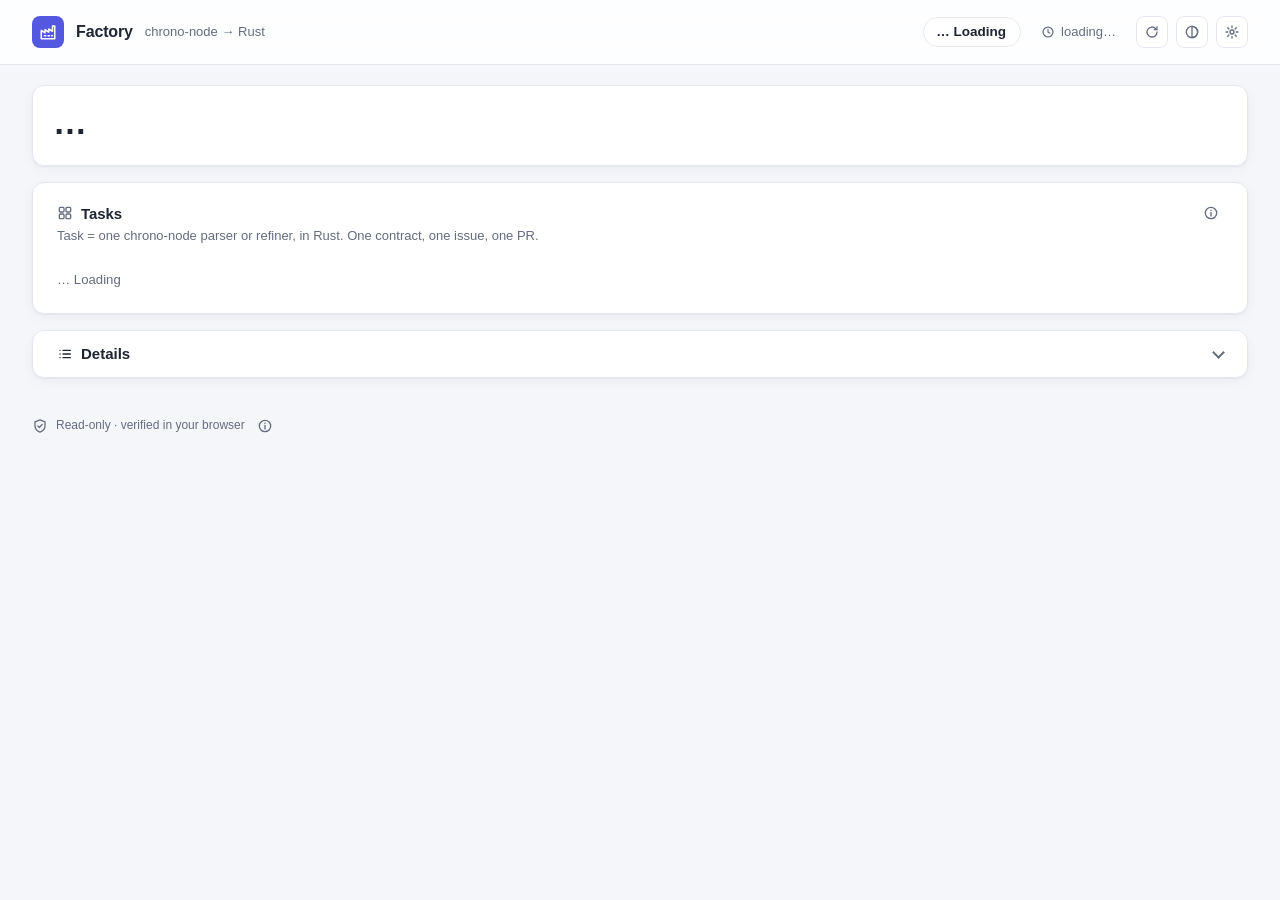
==== commit 756a3edf: "dashboard: soft theme and a clearer layout (KPI cards, Tasks card) The owner found the page loud and" ====
--- a/dashboard/index.html
+++ b/dashboard/index.html
@@ -17,7 +17,7 @@
     <symbol id="i-factory" viewBox="0 0 24 24"><path d="M3 21V10l5 3V9l5 3V8l5 3V4h3v17z"/><path d="M7 17h2M12 17h2M17 17h1"/></symbol>
     <symbol id="i-ok" viewBox="0 0 24 24"><path d="m5 12.5 4.5 4.5L19 7.5"/></symbol>
     <symbol id="i-fail" viewBox="0 0 24 24"><path d="M6.5 6.5l11 11M17.5 6.5l-11 11"/></symbol>
-    <symbol id="i-dot" viewBox="0 0 24 24"><circle cx="12" cy="12" r="4"/></symbol>
+    <symbol id="i-dot" viewBox="0 0 24 24"><circle cx="12" cy="12" r="4" fill="currentColor"/></symbol>
     <symbol id="i-warn" viewBox="0 0 24 24"><path d="M12 3.5 2.5 20h19z"/><path d="M12 9.5v5M12 17.2v.3"/></symbol>
     <symbol id="i-shield" viewBox="0 0 24 24"><path d="M12 2.8 4.5 5.8v5.7c0 4.6 3.1 8 7.5 9.7 4.4-1.7 7.5-5.1 7.5-9.7V5.8z"/><path d="m8.8 12 2.2 2.2 4.2-4.4"/></symbol>
     <symbol id="i-pulse" viewBox="0 0 24 24"><path d="M2.5 12h4l2.2-5.5 4.6 11 2.2-5.5h6"/></symbol>
@@ -44,57 +44,61 @@
     <div class="hbar">
       <div class="brand">
         <span class="logo" aria-hidden="true"><svg class="i"><use href="#i-factory"></use></svg></span>
-        <h1 class="sr-only">Factory control room</h1>
-        <span id="updated" class="updated has-tip" tabindex="0" aria-describedby="updated-tip"><svg class="i" aria-hidden="true"><use href="#i-clock"></use></svg><span id="updated-text">loading…</span><svg class="i i-info" aria-hidden="true"><use href="#i-info"></use></svg><span id="updated-tip" class="tip-src" hidden></span></span>
+        <h1 class="title">Factory<span class="sr-only"> control room</span></h1>
+        <span class="subtitle">chrono-node → Rust</span>
       </div>
-      <div class="actions">
-        <button id="refresh" class="btn btn--icon has-tip" type="button" aria-label="Refresh now" data-tip="Refresh now"><svg class="i" aria-hidden="true"><use href="#i-refresh"></use></svg></button>
-        <button id="theme" class="btn btn--icon has-tip" type="button" aria-label="Switch to the dark theme" data-tip="Switch to the dark theme"><svg class="i" aria-hidden="true"><use href="#i-theme"></use></svg></button>
-        <details id="settings">
-          <summary class="btn btn--icon has-tip" aria-label="Settings" data-tip="Settings: optional token, polling"><svg class="i" aria-hidden="true"><use href="#i-gear"></use></svg></summary>
-          <form id="token-form" class="token-form">
-            <label for="token">Read-only GitHub token (optional)</label>
-            <input id="token" name="token" type="password" autocomplete="off" spellcheck="false" placeholder="not set">
-            <div class="row">
-              <button class="btn" type="submit">Save token</button>
-              <button class="btn" id="forget" type="button">Forget token</button>
-            </div>
-            <p class="hint">Never required. Raises the API limit from 60 to 5,000 requests an hour. It stays in this browser's localStorage and is sent only to api.github.com, never to raw.githubusercontent.com. Use a fine-grained token with public read-only access and no other permissions.</p>
-            <p class="hint" id="poll-hint"></p>
-            <p class="hint" id="meta-settings"></p>
-            <p class="hint">Source: <a id="repo-link" href="https://github.com/sabbasi3-factory-lab/chrono-node-rs/tree/audit">sabbasi3-factory-lab/chrono-node-rs</a>, audit branch. Add <code>?fixture=1</code> (busy) or <code>?fixture=quiet</code> to the address for sample data.</p>
-          </form>
-        </details>
+      <div class="hright">
+        <p class="glance glance--muted" aria-label="Factory at a glance">
+          <span id="health" class="chip chip--info" tabindex="0">Checking</span>
+          <span class="sep" aria-hidden="true">·</span>
+          <span id="state-part" class="part" hidden></span>
+          <span class="sep" aria-hidden="true">·</span>
+          <span id="needs-part" class="part" hidden></span>
+          <span class="sep" aria-hidden="true">·</span>
+          <span id="dry-badge" class="chip" tabindex="0" hidden></span>
+          <span class="sep" aria-hidden="true">·</span>
+          <span id="mode-badge" class="chip chip--info" tabindex="0" hidden></span>
+        </p>
+        <span id="updated" class="updated has-tip" tabindex="0" aria-describedby="updated-tip"><svg class="i" aria-hidden="true"><use href="#i-clock"></use></svg><span id="updated-text">loading…</span><span id="updated-tip" class="tip-src" hidden></span></span>
+        <div class="actions">
+          <button id="refresh" class="btn btn--icon has-tip" type="button" aria-label="Refresh now" data-tip="Refresh now"><svg class="i" aria-hidden="true"><use href="#i-refresh"></use></svg></button>
+          <button id="theme" class="btn btn--icon has-tip" type="button" aria-label="Switch to the dark theme" data-tip="Switch to the dark theme"><svg class="i" aria-hidden="true"><use href="#i-theme"></use></svg></button>
+          <details id="settings">
+            <summary class="btn btn--icon has-tip" aria-label="Settings" data-tip="Settings: optional token, polling"><svg class="i" aria-hidden="true"><use href="#i-gear"></use></svg></summary>
+            <form id="token-form" class="token-form">
+              <label for="token">Read-only GitHub token (optional)</label>
+              <input id="token" name="token" type="password" autocomplete="off" spellcheck="false" placeholder="not set">
+              <div class="row">
+                <button class="btn" type="submit">Save token</button>
+                <button class="btn" id="forget" type="button">Forget token</button>
+              </div>
+              <p class="hint">Never required. Raises the API limit from 60 to 5,000 requests an hour. It stays in this browser's localStorage and is sent only to api.github.com, never to raw.githubusercontent.com. Use a fine-grained token with public read-only access and no other permissions.</p>
+              <p class="hint" id="poll-hint"></p>
+              <p class="hint" id="meta-settings"></p>
+              <p class="hint">Source: <a id="repo-link" href="https://github.com/sabbasi3-factory-lab/chrono-node-rs/tree/audit">sabbasi3-factory-lab/chrono-node-rs</a>, audit branch. Add <code>?fixture=1</code> (busy) or <code>?fixture=quiet</code> to the address for sample data.</p>
+            </form>
+          </details>
+        </div>
       </div>
-      <p class="glance" aria-label="Factory at a glance">
-        <span id="health" class="chip chip--info" tabindex="0">Checking</span>
-        <span class="sep" aria-hidden="true">·</span>
-        <span id="state-part" class="part" hidden></span>
-        <span class="sep" aria-hidden="true">·</span>
-        <span id="needs-part" class="part" hidden></span>
-        <span class="sep" aria-hidden="true">·</span>
-        <span id="dry-badge" class="chip" tabindex="0" hidden></span>
-        <span class="sep" aria-hidden="true">·</span>
-        <span id="mode-badge" class="chip chip--info" tabindex="0" hidden></span>
-      </p>
       <p id="status" class="sr-only" role="status" aria-live="polite"></p>
     </div>
   </header>
 
   <main id="main" class="wrap">
-    <section aria-labelledby="score-h" class="panel score-panel">
+    <section aria-labelledby="score-h" class="score-panel">
       <h2 id="score-h" class="sr-only">Results</h2>
       <ul id="score" class="score" tabindex="-1"></ul>
     </section>
 
-    <section aria-labelledby="board-h">
+    <section aria-labelledby="board-h" class="panel tasks">
       <div class="sec-h">
         <h2 id="board-h"><svg class="i" aria-hidden="true"><use href="#i-grid"></use></svg>Tasks</h2>
         <p id="board-legend" class="board-legend"></p>
         <button type="button" class="info has-tip" aria-label="About the task board" aria-describedby="board-info-tip"><svg class="i" aria-hidden="true"><use href="#i-info"></use></svg><span id="board-info-tip" class="tip-src" hidden></span></button>
       </div>
       <p id="board-caption" class="board-caption">Task = one chrono-node parser or refiner, in Rust. One contract, one issue, one PR.</p>
-      <div id="board" class="panel board" tabindex="-1"></div>
+      <div id="board-progress" class="progress" hidden></div>
+      <div id="board" class="board" tabindex="-1"></div>
     </section>
 
     <section aria-labelledby="details-h" class="folds">
--- a/dashboard/style.css
+++ b/dashboard/style.css
@@ -1,43 +1,50 @@
-/* Factory control room v2: a modern product look. Neutral surfaces, soft cards, one accent
-   colour (links, focus, logo, highlights); green, amber, red and grey only for states.
-   Light by default; dark from the system or the Theme button. Spacing on an 8 px grid. */
+/* Factory control room: a calm product dashboard. A soft cool-grey page, white cards with a
+   hairline border and a very soft shadow, one muted indigo accent (links, focus, logo), and soft
+   status tones: tinted backgrounds with deep text, never saturated fills (sage = done or
+   healthy, sky = running, rose = needs you or down, sand = waiting or a warning). Light by
+   default; dark from the system or the Theme button. Spacing on an 8 px grid. */
 :root {
   color-scheme: light;
-  --bg: #f7f8fa;
+  --bg: #f5f6fa;
   --panel: #ffffff;
-  --panel-2: #f2f3f7;
-  --fg: #16181d;
-  --muted: #5b6270;
-  --line: #e3e6eb;
-  --line-strong: #c9ced8;
-  --accent: #5b5bd6;
-  --accent-bg: #eeeefc;
-  --accent-wash: #f4f4fd;
+  --panel-2: #f1f2f7;
+  --fg: #1f2433;
+  --muted: #656c7f;
+  --line: #e6e8f0;
+  --line-strong: #d5d9e3;
+  --accent: #5457e0;
+  --accent-bg: #eef0ff;
+  --accent-wash: #f6f6fe;
   --on-accent: #ffffff;
-  --ok: #17752f;
-  --ok-bg: #e7f6ec;
-  --warn: #8a5a00;
-  --warn-bg: #fdf3dc;
-  --alert: #c4232c;
-  --alert-bg: #fdeceb;
-  --info: var(--accent);
-  --info-bg: var(--accent-bg);
-  --purple: #8250df;
-  --code-bg: #f0f2f5;
-  --tip-bg: #1b1e26;
+  --ok: #2b7656;
+  --ok-bg: #e8f5ee;
+  --info: #2463a6;
+  --info-bg: #e6f1fb;
+  --needs: #b4364a;
+  --needs-bg: #fdecee;
+  --warn: #856619;
+  --warn-bg: #f7f1e3;
+  --alert: var(--needs);
+  --alert-bg: var(--needs-bg);
+  --track: #e9ecf2;
+  --ok-fill: #5ba582;
+  --purple: #7a5bd0;
+  --code-bg: #f1f2f7;
+  --tip-bg: #1f2433;
   --tip-fg: #ffffff;
   --tip-line: transparent;
-  --shadow: 0 1px 2px rgb(16 24 40 / 0.05), 0 4px 16px rgb(16 24 40 / 0.06);
-  --shadow-pop: 0 2px 4px rgb(16 24 40 / 0.06), 0 12px 32px rgb(16 24 40 / 0.14);
-  --s-ready: #8c959f;
-  --s-picked: #6e7781;
-  --s-running: #5b5bd6;
-  --s-pr-open: #8250df;
-  --s-checks: #bf8700;
-  --s-queued: #bc4c00;
-  --s-merged: #1a7f37;
-  --s-deployed: #116329;
-  --radius: 16px;
+  --shadow: 0 1px 2px rgb(16 24 40 / 0.04), 0 4px 12px rgb(16 24 40 / 0.04);
+  --shadow-hover: 0 1px 2px rgb(16 24 40 / 0.05), 0 6px 18px rgb(16 24 40 / 0.07);
+  --shadow-pop: 0 2px 4px rgb(16 24 40 / 0.06), 0 12px 32px rgb(16 24 40 / 0.12);
+  --s-ready: #9aa1b0;
+  --s-picked: #7c8496;
+  --s-running: #5b8fd0;
+  --s-pr-open: #8f7ad6;
+  --s-checks: #c9a34a;
+  --s-queued: #d08a5c;
+  --s-merged: #5ba582;
+  --s-deployed: #3f8a67;
+  --radius: 12px;
   --radius-sm: 8px;
   --ease: 150ms ease;
   font-family: -apple-system, BlinkMacSystemFont, "Segoe UI", Inter, Roboto, "Helvetica Neue", Arial, "Noto Sans", sans-serif;
@@ -47,75 +54,85 @@
 @media (prefers-color-scheme: dark) {
   :root:not([data-theme="light"]) {
     color-scheme: dark;
-    --bg: #0f1115;
-    --panel: #171a21;
-    --panel-2: #1d2129;
-    --fg: #e8eaf0;
-    --muted: #9ba2ae;
-    --line: #272b35;
-    --line-strong: #3a404d;
-    --accent: #9d9cf7;
-    --accent-bg: #23244a;
-    --accent-wash: #1c1e30;
+    --bg: #0e1117;
+    --panel: #161a22;
+    --panel-2: #1c212b;
+    --fg: #e6e8ee;
+    --muted: #9aa3b2;
+    --line: #252b36;
+    --line-strong: #343b48;
+    --accent: #a5a8ff;
+    --accent-bg: #1e2140;
+    --accent-wash: #1a1d33;
     --on-accent: #14152b;
-    --ok: #4cc26e;
-    --ok-bg: #15291d;
-    --warn: #e2b340;
-    --warn-bg: #2e2412;
-    --alert: #ff7b72;
-    --alert-bg: #33191a;
+    --ok: #7fd1a8;
+    --ok-bg: #16281f;
+    --info: #8ec2f5;
+    --info-bg: #14243a;
+    --needs: #f2a0ae;
+    --needs-bg: #361a21;
+    --warn: #e0c27a;
+    --warn-bg: #2d2614;
+    --track: #252b36;
+    --ok-fill: #4fa67c;
     --purple: #b69cf8;
-    --code-bg: #1d2129;
-    --tip-bg: #2a2f3b;
+    --code-bg: #1c212b;
+    --tip-bg: #252b36;
     --tip-fg: #eef0f5;
-    --tip-line: #3a404d;
-    --shadow: inset 0 1px 0 rgb(255 255 255 / 0.04), 0 1px 2px rgb(0 0 0 / 0.35);
+    --tip-line: #343b48;
+    --shadow: inset 0 1px 0 rgb(255 255 255 / 0.03), 0 1px 2px rgb(0 0 0 / 0.3);
+    --shadow-hover: inset 0 1px 0 rgb(255 255 255 / 0.04), 0 4px 14px rgb(0 0 0 / 0.35);
     --shadow-pop: inset 0 1px 0 rgb(255 255 255 / 0.05), 0 12px 32px rgb(0 0 0 / 0.5);
     --s-ready: #6e7681;
     --s-picked: #8b949e;
-    --s-running: #9d9cf7;
-    --s-pr-open: #b69cf8;
-    --s-checks: #d29922;
-    --s-queued: #f0883e;
-    --s-merged: #3fb950;
-    --s-deployed: #2ea043;
+    --s-running: #6ea6e0;
+    --s-pr-open: #a58cf0;
+    --s-checks: #c9a34a;
+    --s-queued: #d99868;
+    --s-merged: #4fa67c;
+    --s-deployed: #3f8a67;
   }
 }
 
 :root[data-theme="dark"] {
   color-scheme: dark;
-  --bg: #0f1115;
-  --panel: #171a21;
-  --panel-2: #1d2129;
-  --fg: #e8eaf0;
-  --muted: #9ba2ae;
-  --line: #272b35;
-  --line-strong: #3a404d;
-  --accent: #9d9cf7;
-  --accent-bg: #23244a;
-  --accent-wash: #1c1e30;
+  --bg: #0e1117;
+  --panel: #161a22;
+  --panel-2: #1c212b;
+  --fg: #e6e8ee;
+  --muted: #9aa3b2;
+  --line: #252b36;
+  --line-strong: #343b48;
+  --accent: #a5a8ff;
+  --accent-bg: #1e2140;
+  --accent-wash: #1a1d33;
   --on-accent: #14152b;
-  --ok: #4cc26e;
-  --ok-bg: #15291d;
-  --warn: #e2b340;
-  --warn-bg: #2e2412;
-  --alert: #ff7b72;
-  --alert-bg: #33191a;
+  --ok: #7fd1a8;
+  --ok-bg: #16281f;
+  --info: #8ec2f5;
+  --info-bg: #14243a;
+  --needs: #f2a0ae;
+  --needs-bg: #361a21;
+  --warn: #e0c27a;
+  --warn-bg: #2d2614;
+  --track: #252b36;
+  --ok-fill: #4fa67c;
   --purple: #b69cf8;
-  --code-bg: #1d2129;
-  --tip-bg: #2a2f3b;
+  --code-bg: #1c212b;
+  --tip-bg: #252b36;
   --tip-fg: #eef0f5;
-  --tip-line: #3a404d;
-  --shadow: inset 0 1px 0 rgb(255 255 255 / 0.04), 0 1px 2px rgb(0 0 0 / 0.35);
+  --tip-line: #343b48;
+  --shadow: inset 0 1px 0 rgb(255 255 255 / 0.03), 0 1px 2px rgb(0 0 0 / 0.3);
+  --shadow-hover: inset 0 1px 0 rgb(255 255 255 / 0.04), 0 4px 14px rgb(0 0 0 / 0.35);
   --shadow-pop: inset 0 1px 0 rgb(255 255 255 / 0.05), 0 12px 32px rgb(0 0 0 / 0.5);
   --s-ready: #6e7681;
   --s-picked: #8b949e;
-  --s-running: #9d9cf7;
-  --s-pr-open: #b69cf8;
-  --s-checks: #d29922;
-  --s-queued: #f0883e;
-  --s-merged: #3fb950;
-  --s-deployed: #2ea043;
+  --s-running: #6ea6e0;
+  --s-pr-open: #a58cf0;
+  --s-checks: #c9a34a;
+  --s-queued: #d99868;
+  --s-merged: #4fa67c;
+  --s-deployed: #3f8a67;
 }
 
 * { box-sizing: border-box; }
@@ -134,7 +151,7 @@
 [tabindex="-1"]:focus { outline: none; }
 [tabindex="-1"]:focus-visible { outline: 2px dashed var(--accent); outline-offset: 4px; }
 
-/* Motion: short colour and shadow transitions on hover and focus only. */
+/* Motion: short colour, shadow and lift transitions on hover and focus only. */
 a, button, summary, .btn, .chip, .tile, .info, .score-item, .linklike, .fold > summary::after {
   transition: color var(--ease), background-color var(--ease), border-color var(--ease), box-shadow var(--ease), transform var(--ease);
 }
@@ -152,38 +169,66 @@
 .skip:focus { left: 8px; }
 .sr-only { position: absolute; width: 1px; height: 1px; overflow: hidden; clip: rect(0 0 0 0); white-space: nowrap; }
 
-.wrap { max-width: 1480px; margin: 0 auto; padding: 0 32px 32px; }
-
-/* ---- Sticky header ---------------------------------------------------- */
+.wrap { max-width: 1440px; margin: 0 auto; padding: 0 32px 24px; }
+
+/* ---- Header bar: brand left; the status pill, the data's age and the icon buttons right ---- */
 .top {
   position: sticky; top: 0; z-index: 10;
-  background: color-mix(in srgb, var(--bg) 85%, transparent);
+  background: color-mix(in srgb, var(--panel) 82%, transparent);
   backdrop-filter: saturate(1.4) blur(12px);
   border-bottom: 1px solid var(--line);
 }
 .hbar {
-  max-width: 1480px; margin: 0 auto; padding: 12px 32px 16px;
-  display: grid; grid-template-columns: minmax(0, 1fr) auto; align-items: center; gap: 8px 16px;
-}
-.brand { display: flex; align-items: center; gap: 12px; min-width: 0; flex-wrap: wrap; }
-.brand h1 { margin: 0; font-size: 1rem; font-weight: 650; line-height: 1.2; }
+  max-width: 1440px; margin: 0 auto; padding: 12px 32px;
+  display: flex; flex-wrap: wrap; align-items: center; gap: 8px 24px; min-height: 64px;
+}
+.brand { display: flex; align-items: center; gap: 12px; min-width: 0; }
+.title { margin: 0; font-size: 1.07rem; font-weight: 600; line-height: 1.2; letter-spacing: -0.01em; }
+.subtitle { color: var(--muted); font-size: 13px; white-space: nowrap; }
 .logo {
-  width: 28px; height: 28px; border-radius: var(--radius-sm); flex: none; display: grid; place-items: center;
+  width: 32px; height: 32px; border-radius: var(--radius-sm); flex: none; display: grid; place-items: center;
   color: var(--on-accent); background: var(--accent);
-  box-shadow: inset 0 1px 0 rgb(255 255 255 / 0.25), 0 1px 2px rgb(16 24 40 / 0.15);
-}
-.logo svg.i { width: 16px; height: 16px; }
-.updated { display: inline-flex; align-items: center; gap: 6px; font-size: 0.8rem; color: var(--muted); border-radius: 6px; padding: 2px 4px; }
+}
+.logo svg.i { width: 18px; height: 18px; }
+.hright { margin-left: auto; display: flex; flex-wrap: wrap; align-items: center; justify-content: flex-end; gap: 8px 16px; min-width: 0; }
+.updated { display: inline-flex; align-items: center; gap: 6px; font-size: 13px; color: var(--muted); border-radius: 6px; padding: 2px 4px; white-space: nowrap; font-variant-numeric: tabular-nums; }
 .updated svg.i { width: 14px; height: 14px; }
-.actions { display: flex; gap: 8px; align-items: center; justify-content: flex-end; }
-
-/* The glance line: the one prominent sentence. Each part is a pill with an icon, a word
-   and a tooltip, so state never relies on colour alone. */
-.glance { grid-column: 1 / -1; margin: 0; display: flex; flex-wrap: wrap; align-items: center; gap: 8px; font-size: 1.2rem; font-weight: 650; line-height: 1.25; letter-spacing: -0.01em; }
-.glance .chip { font-size: 1em; font-weight: 650; padding: 4px 14px 4px 10px; gap: 8px; }
-.glance .chip svg.i { width: 1.05em; height: 1.05em; stroke-width: 2.4; }
-.glance a.chip:hover { text-decoration: none; }
-.sep { color: var(--muted); font-weight: 400; }
+.actions { display: flex; gap: 8px; align-items: center; }
+
+/* The status pill: one soft tinted pill for health · state · what needs you. Its tint is the
+   worst of the three (app.js sets glance--ok/warn/needs/alert/muted); the text stays in the text
+   colour and each part has its own coloured icon, so state never relies on colour alone. */
+.glance {
+  --tone: var(--line-strong); --tone-bg: var(--panel);
+  margin: 0; display: inline-flex; flex-wrap: wrap; align-items: center; gap: 2px 8px; max-width: 100%;
+  padding: 5px 14px 5px 12px; border-radius: 999px; font-size: 13.5px; font-weight: 500; line-height: 1.4;
+  color: var(--fg); background: var(--tone-bg); border: 1px solid color-mix(in srgb, var(--tone) 22%, transparent);
+}
+.glance--ok { --tone: var(--ok); --tone-bg: var(--ok-bg); }
+.glance--warn { --tone: var(--warn); --tone-bg: var(--warn-bg); }
+.glance--needs, .glance--alert { --tone: var(--needs); --tone-bg: var(--needs-bg); }
+.glance--muted { border-color: var(--line); }
+.glance .chip, .glance .part {
+  display: inline-flex; align-items: center; gap: 6px; padding: 0; border: 0; border-radius: 4px;
+  background: none; color: inherit; font: inherit; white-space: normal;
+}
+.glance #health { font-weight: 600; }
+.glance svg.i { width: 14px; height: 14px; stroke-width: 2.4; color: var(--muted); }
+.glance .chip--ok svg.i { color: var(--ok); }
+.glance .chip--warn svg.i, .glance .part--warn .part-i svg.i { color: var(--warn); }
+.glance .chip--alert svg.i, .glance .part--alert .part-i svg.i, .glance #needs-part.part--warn .part-i svg.i { color: var(--needs); }
+.glance a { color: inherit; text-decoration: underline; text-decoration-thickness: 1px; text-underline-offset: 3px; }
+.glance a:hover { color: var(--accent); }
+.glance .part--info { color: var(--muted); }
+/* Dry run and Sample: small outlined tags at the end of the pill. */
+.glance #dry-badge, .glance #mode-badge {
+  padding: 0 8px; border: 1px solid currentColor; border-radius: 999px; font-size: 12px; font-weight: 500;
+  background: color-mix(in srgb, var(--panel) 70%, transparent);
+}
+.glance #dry-badge { color: var(--warn); }
+.glance #mode-badge { color: var(--info); }
+.glance #dry-badge svg.i, .glance #mode-badge svg.i { display: none; }
+.sep { color: inherit; opacity: 0.55; font-weight: 400; }
 .sep:has(+ [hidden]) { display: none; }
 
 .chip {
@@ -191,21 +236,21 @@
   border: 1px solid var(--line); border-radius: 999px; background: var(--panel-2); color: var(--fg);
   font-size: 0.8rem; white-space: nowrap; max-width: 100%;
 }
-.chip--ok { color: var(--ok); background: var(--ok-bg); border-color: color-mix(in srgb, var(--ok) 22%, transparent); }
-.chip--warn { color: var(--warn); background: var(--warn-bg); border-color: color-mix(in srgb, var(--warn) 25%, transparent); }
-.chip--alert { color: var(--alert); background: var(--alert-bg); border-color: color-mix(in srgb, var(--alert) 25%, transparent); }
+.chip--ok { color: var(--ok); background: var(--ok-bg); border-color: transparent; }
+.chip--warn { color: var(--warn); background: var(--warn-bg); border-color: transparent; }
+.chip--alert { color: var(--alert); background: var(--alert-bg); border-color: transparent; }
 /* Neutral: a deliberate state (factory off) or not known yet (loading). */
 .chip--muted { color: var(--muted); }
-.chip--info { color: var(--info); background: var(--info-bg); border-color: color-mix(in srgb, var(--info) 22%, transparent); }
+.chip--info { color: var(--info); background: var(--info-bg); border-color: transparent; }
 
 .btn, button, select, input {
   font: inherit; color: var(--fg); background: var(--panel);
   border: 1px solid var(--line); border-radius: var(--radius-sm);
 }
-.btn { display: inline-flex; align-items: center; gap: 6px; padding: 4px 12px; font-size: 0.85rem; cursor: pointer; white-space: nowrap; box-shadow: 0 1px 2px rgb(16 24 40 / 0.04); }
-.btn:hover { border-color: var(--accent); color: var(--accent); text-decoration: none; }
-.btn--icon { padding: 6px; }
-.btn--icon svg.i { width: 18px; height: 18px; }
+.btn { display: inline-flex; align-items: center; gap: 6px; padding: 4px 12px; font-size: 0.85rem; cursor: pointer; white-space: nowrap; }
+.btn:hover { border-color: var(--line-strong); color: var(--accent); background: var(--accent-wash); text-decoration: none; }
+.btn--icon { width: 32px; height: 32px; padding: 0; justify-content: center; color: var(--muted); }
+.btn--icon svg.i { width: 16px; height: 16px; }
 select, input { padding: 4px 8px; }
 select:disabled { opacity: 0.6; }
 
@@ -214,7 +259,7 @@
 details#settings > summary::-webkit-details-marker { display: none; }
 .token-form {
   position: absolute; right: 0; z-index: 15; width: min(26rem, 92vw); margin-top: 8px; padding: 16px;
-  background: var(--panel); border: 1px solid var(--line); border-radius: 12px; box-shadow: var(--shadow-pop);
+  background: var(--panel); border: 1px solid var(--line); border-radius: var(--radius); box-shadow: var(--shadow-pop);
   display: grid; gap: 8px;
 }
 .token-form .row { display: flex; gap: 8px; }
@@ -238,25 +283,17 @@
 .info svg.i { width: 16px; height: 16px; }
 
 /* ---- Layout: one screen at 1440x900 ------------------------------------ */
-main > section { margin-top: 24px; }
-main > section.folds { margin-top: 24px; }
-/* Section headings: small uppercase eyebrow labels. */
-h2 {
-  font-size: 0.72rem; letter-spacing: 0.09em; text-transform: uppercase; color: var(--muted);
-  margin: 0 0 8px; display: flex; align-items: center; gap: 8px; font-weight: 650;
-}
-h2 svg.i { width: 14px; height: 14px; }
-.sec-h { display: flex; align-items: center; gap: 4px 12px; margin: 0 0 2px; flex-wrap: wrap; min-height: 24px; }
-.sec-h h2 { margin: 0; }
-.board-caption { margin: 0 0 8px; color: var(--muted); font-size: 0.85rem; }
-.count { background: var(--panel); border: 1px solid var(--line); border-radius: 999px; padding: 0 8px; font-size: 0.75rem; letter-spacing: 0; text-transform: none; }
+main > section { margin-top: 16px; }
+main > section:first-child { margin-top: 20px; }
+.panel { background: var(--panel); border: 1px solid var(--line); border-radius: var(--radius); box-shadow: var(--shadow); }
+h2 { font-size: 15px; font-weight: 600; color: var(--fg); margin: 0; display: flex; align-items: center; gap: 8px; letter-spacing: -0.005em; }
+h2 svg.i { width: 16px; height: 16px; color: var(--muted); }
+.count { background: var(--panel); border: 1px solid var(--line); border-radius: 999px; padding: 0 8px; font-size: 0.75rem; }
 .count:empty { display: none; }
-.panel { background: var(--panel); border: 1px solid var(--line); border-radius: var(--radius); box-shadow: var(--shadow); }
 
 .hint { color: var(--muted); font-size: 0.8rem; margin: 8px 0 0; }
 .problem { color: var(--alert); font-weight: 600; margin: 8px 0; }
-.empty { margin: 0; padding: 12px 16px; color: var(--muted); font-size: 0.88rem; }
-.panel > .empty { border: 0; }
+.empty { margin: 0; padding: 12px 0; color: var(--muted); font-size: 0.88rem; }
 
 .linklike {
   background: none; border: 0; padding: 0; color: var(--accent); cursor: pointer; text-align: left;
@@ -264,74 +301,80 @@
 }
 .linklike:hover { text-decoration: underline; }
 
-
-/* ---- Status line parts: soft tinted pills ------------------------------ */
-.part { display: inline-flex; align-items: center; gap: 6px; padding: 4px 14px 4px 10px; border: 1px solid var(--line); border-radius: 999px; font-weight: 650; background: var(--panel-2); }
-.part a { color: inherit; text-decoration: underline; text-underline-offset: 3px; }
-.part--ok { background: var(--ok-bg); border-color: color-mix(in srgb, var(--ok) 22%, transparent); }
-.part--warn { color: var(--warn); background: var(--warn-bg); border-color: color-mix(in srgb, var(--warn) 25%, transparent); }
-.part--alert { color: var(--alert); background: var(--alert-bg); border-color: color-mix(in srgb, var(--alert) 25%, transparent); }
-.part--info { color: var(--muted); }
 .part-i { display: inline-flex; }
-.part-i svg.i { width: 1.05em; height: 1.05em; stroke-width: 2.4; }
 .run { display: inline-block; }
 .dot { color: var(--muted); font-weight: 400; margin: 0 2px; }
 
-/* ---- Scoreboard: the hero card; five sentences, one big number each ------ */
-/* An accent hairline on top and a faint accent wash; text stays on near-white (or near-black). */
-.score-panel {
-  padding: 4px 0;
-  background:
-    linear-gradient(var(--accent), var(--accent)) top / 100% 3px no-repeat,
-    linear-gradient(180deg, var(--accent-wash), var(--panel) 160px);
-}
-.score { list-style: none; margin: 0; padding: 0; display: grid; grid-template-columns: repeat(6, minmax(0, 1fr)); }
-.score-item { grid-column: span 2; padding: 20px 32px; border-left: 1px solid var(--line); }
-.score-item:nth-child(n + 4) { grid-column: span 3; border-top: 1px solid var(--line); }
-.score-item:nth-child(3n + 1) { border-left: 0; }
-.score-item:nth-child(4) { border-left: 0; }
-.score-item:nth-child(5) { border-left: 1px solid var(--line); }
-.score-item:only-child { grid-column: 1 / -1; }
-.score-item:focus-visible { outline-offset: -2px; }
+/* ---- KPI cards: five equal cards in one row --------------------------------- */
+/* Each card: a small icon in a soft tinted circle and a muted label, the big number in the text
+   colour with its unit, then one or two muted caption lines. Colour is only in the icon tint. */
+.score { list-style: none; margin: 0; padding: 0; display: grid; grid-template-columns: repeat(5, minmax(0, 1fr)); gap: 16px; }
+.score-item {
+  display: flex; flex-direction: column; gap: 2px; min-width: 0; padding: 18px 20px;
+  background: var(--panel); border: 1px solid var(--line); border-radius: var(--radius); box-shadow: var(--shadow);
+}
+.score-item:hover { border-color: var(--line-strong); box-shadow: var(--shadow-hover); }
+.score-item--loading { grid-column: 1 / -1; }
 .score-item p { margin: 0; }
-.score-main { font-size: 1.1rem; font-weight: 600; line-height: 1.45; letter-spacing: -0.01em; }
+.score-label { display: flex; align-items: center; gap: 10px; margin-bottom: 10px !important; font-size: 13px; font-weight: 500; color: var(--muted); }
+.kpi-i { width: 28px; height: 28px; border-radius: 50%; flex: none; display: grid; place-items: center; color: var(--tone); background: var(--tone-bg); }
+.kpi-i svg.i { width: 15px; height: 15px; stroke-width: 2.2; }
+.kpi-i--ok { --tone: var(--ok); --tone-bg: var(--ok-bg); }
+.kpi-i--info { --tone: var(--info); --tone-bg: var(--info-bg); }
+.kpi-i--warn { --tone: var(--warn); --tone-bg: var(--warn-bg); }
+.kpi-i--accent { --tone: var(--accent); --tone-bg: var(--accent-bg); }
+.score-main { display: flex; flex-wrap: wrap; align-items: baseline; gap: 0 6px; color: var(--muted); font-size: 14px; font-weight: 500; margin-bottom: 6px !important; }
 .score-main .big {
-  display: inline-block; font-size: 2.4rem; line-height: 1.1; font-weight: 760; letter-spacing: -0.03em;
-  font-variant-numeric: tabular-nums; vertical-align: -0.1em; margin: 0 2px;
-}
-.score-main .run { font-weight: 650; }
-.score-main .lbl { color: var(--muted); font-weight: 600; }
-.score-sub { color: var(--muted); font-size: 0.9rem; margin-top: 4px; }
-.score-sub .run { color: var(--fg); font-weight: 650; font-variant-numeric: tabular-nums; }
-.score--shipped .big { color: var(--ok); }
-
-/* ---- Task board ---------------------------------------------------------- */
-/* Soft tiles with a straight state-colour bar on the left (a clipped ::before, so the bar's inner
-   edge stays straight inside the 8 px corners). States: colour AND an icon (✓ done, ▶ running, ⚠ needs you, ⧗ waiting). */
-.tile--done, .lg--done { --c: var(--ok); --cb: var(--ok-bg); }
+  color: var(--fg); font-size: 34px; line-height: 1.1; font-weight: 600; letter-spacing: -0.025em; font-variant-numeric: tabular-nums;
+}
+.score-sub { color: var(--muted); font-size: 13px; line-height: 1.5; }
+.score-sub .run { color: var(--fg); font-weight: 500; font-variant-numeric: tabular-nums; }
+.score-sub a.run { color: var(--accent); }
+.score-sub .dot { margin: 0 1px; }
+
+/* ---- Tasks: one card; overall progress, then a grid of area sub-cards with quiet chips ---- */
+.tasks { padding: 18px 24px 12px; }
+.sec-h { display: flex; align-items: center; gap: 4px 16px; flex-wrap: wrap; min-height: 24px; }
+.sec-h .info { margin-left: auto; }
+.board-caption { margin: 2px 0 12px; color: var(--muted); font-size: 13px; }
+.board-legend { display: flex; flex-wrap: wrap; gap: 4px 14px; margin: 0; font-size: 13px; }
+.lg { display: inline-flex; align-items: center; gap: 5px; color: var(--muted); font-weight: 500; }
+.lg svg.i { width: 13px; height: 13px; stroke-width: 2.6; color: var(--c); }
+
+.progress { display: flex; align-items: center; gap: 16px; margin: 0 0 16px; }
+.progress-text { margin: 0; color: var(--muted); font-size: 13px; white-space: nowrap; }
+.progress-n { color: var(--fg); font-weight: 600; font-variant-numeric: tabular-nums; }
+.bar { flex: 1; min-width: 0; height: 8px; border-radius: 999px; background: var(--track); overflow: hidden; }
+.bar--thin { flex: none; height: 4px; margin: 6px 0 10px; }
+.bar-fill { display: block; height: 100%; border-radius: inherit; background: var(--ok-fill); }
+
+/* Area sub-cards flow in balanced columns (top to bottom), so short and long areas pack tightly. */
+.board { columns: 4 280px; column-gap: 12px; }
+.board > .empty, .board > .board-note { column-span: all; }
+.board > .board-note { margin-bottom: 12px; }
+.board-note { margin: 0; display: flex; gap: 6px; align-items: center; color: var(--warn); font-weight: 600; font-size: 0.85rem; width: fit-content; border-radius: 6px; }
+.group { break-inside: avoid; margin: 0 0 12px; min-width: 0; padding: 10px 14px 12px; border: 1px solid var(--line); border-radius: 10px; background: color-mix(in srgb, var(--panel-2) 45%, var(--panel)); }
+.group-top { display: flex; align-items: baseline; justify-content: space-between; gap: 8px; }
+.group-h { margin: 0; font-size: 13px; font-weight: 600; color: var(--fg); }
+.group-count { color: var(--muted); font-size: 12px; font-weight: 500; font-variant-numeric: tabular-nums; }
+
+/* Chips: quiet by default (done: a neutral chip with a sage ✓); running, needs you and waiting
+   use their soft tones. State is an icon AND a colour: ✓ done, ▶ running, ⚠ needs you, ⧗ waiting. */
+.tile--done, .lg--done { --c: var(--ok); --cb: var(--panel); }
 .tile--running, .lg--running { --c: var(--info); --cb: var(--info-bg); }
-.tile--needs, .lg--needs { --c: var(--warn); --cb: var(--warn-bg); }
-.tile--waiting, .lg--waiting { --c: var(--muted); --cb: var(--panel-2); }
-.board-legend { display: flex; flex-wrap: wrap; gap: 4px 12px; margin: 0; font-size: 0.8rem; }
-.lg { display: inline-flex; align-items: center; gap: 4px; color: var(--c); font-weight: 600; }
-.lg svg.i { width: 14px; height: 14px; stroke-width: 2.6; }
-.board { padding: 24px 24px 16px; columns: 4 260px; column-gap: 24px; }
-.board > .empty, .board > .board-note { column-span: all; }
-.board-note { margin: 0 0 8px; display: flex; gap: 6px; align-items: center; color: var(--warn); font-weight: 600; font-size: 0.85rem; width: fit-content; border-radius: 6px; }
-.group { break-inside: avoid; margin: 0 0 8px; }
-.group-h { margin: 0 0 4px; font-size: 0.7rem; font-weight: 650; color: var(--muted); letter-spacing: 0.08em; text-transform: uppercase; }
-.tiles { list-style: none; margin: 0; padding: 0; display: grid; gap: 3px; }
+.tile--needs, .lg--needs { --c: var(--needs); --cb: var(--needs-bg); }
+.tile--waiting, .lg--waiting { --c: var(--warn); --cb: var(--warn-bg); }
+.tiles { list-style: none; margin: 0; padding: 0; display: flex; flex-wrap: wrap; gap: 4px 5px; }
+.tiles > li { display: flex; min-width: 0; max-width: 100%; }
 .tile {
-  position: relative; overflow: hidden;
-  display: flex; align-items: center; gap: 8px; min-width: 0; padding: 1px 10px 1px 12px; border-radius: var(--radius-sm);
-  color: var(--fg); background: color-mix(in srgb, var(--cb) 55%, var(--panel));
-  border: 1px solid var(--line); border-left-color: var(--c);
-  font-size: 0.84rem; line-height: 1.4;
-}
-.tile:hover, .tile:focus-visible { text-decoration: none; border-color: var(--accent); border-left-color: var(--c); background: var(--accent-bg); }
-.tile::before { content: ""; position: absolute; left: 0; top: 0; bottom: 0; width: 3px; background: var(--c); }
+  display: inline-flex; align-items: center; gap: 6px; min-width: 0; max-width: 100%; padding: 2px 9px 2px 7px;
+  border-radius: var(--radius-sm); border: 1px solid var(--line); background: var(--cb); color: var(--fg);
+  font-size: 13px; line-height: 20px;
+}
+.tile:not(.tile--done) { border-color: color-mix(in srgb, var(--c) 22%, transparent); }
+.tile:hover, .tile:focus-visible { text-decoration: none; border-color: var(--accent); box-shadow: 0 0 0 3px var(--accent-bg); }
 .tile-i { display: inline-flex; color: var(--c); }
-.tile-i svg.i { width: 14px; height: 14px; stroke-width: 2.6; }
+.tile-i svg.i { width: 13px; height: 13px; stroke-width: 2.6; }
 .tile--running .tile-i svg.i { fill: currentColor; }
 .tile-n { min-width: 0; overflow: hidden; text-overflow: ellipsis; white-space: nowrap; }
 
@@ -447,27 +490,25 @@
 .tl-detail { overflow-wrap: anywhere; }
 @media (max-width: 700px) { .timeline li { grid-template-columns: 1fr 1fr; } }
 
-.foot { display: flex; gap: 8px; align-items: center; color: var(--muted); font-size: 0.8rem; padding-top: 16px; }
+.foot { display: flex; gap: 8px; align-items: center; color: var(--muted); font-size: 0.8rem; padding-top: 12px; }
 
 /* ---- Narrower screens --------------------------------------------------- */
 @media (max-width: 1100px) {
+  .score { grid-template-columns: repeat(3, minmax(0, 1fr)); }
+}
+@media (max-width: 760px) {
   .score { grid-template-columns: repeat(2, minmax(0, 1fr)); }
-  .score-item, .score-item:nth-child(n + 4) { grid-column: auto; border-left: 0; border-top: 1px solid var(--line); }
-  .score-item:nth-child(5) { border-left: 0; }
-  .score-item:nth-child(2n) { border-left: 1px solid var(--line); }
-  .score-item:nth-child(-n + 2) { border-top: 0; }
-  .score-item:last-child:nth-child(odd) { grid-column: 1 / -1; }
+  .hright { margin-left: 0; justify-content: flex-start; width: 100%; }
+  .glance { border-radius: 14px; }
 }
 @media (max-width: 700px) {
-  .wrap { padding: 0 16px 32px; }
-  .hbar { padding: 8px 16px; gap: 4px 8px; }
-  .brand h1 { font-size: 0.95rem; }
-  .glance { font-size: 1rem; gap: 4px 6px; }
-  .glance .chip, .part { padding: 2px 10px 2px 8px; gap: 6px; }
-  .actions .btn--icon { padding: 5px; }
-  .score { grid-template-columns: minmax(0, 1fr); }
-  .score-item, .score-item:nth-child(2n) { border-left: 0; padding: 16px 16px; }
-  .score-item:nth-child(2) { border-top: 1px solid var(--line); }
-  .score-item:last-child:nth-child(odd) { grid-column: auto; }
-  .board { padding: 16px; }
-}
+  .wrap { padding: 0 16px 24px; }
+  .hbar { padding: 8px 16px; gap: 8px 12px; }
+  .tasks { padding: 16px; }
+  .board { columns: 1; }
+  .score-item { padding: 16px; }
+  .score-main .big { font-size: 30px; }
+}
+@media (max-width: 480px) {
+  .score { grid-template-columns: minmax(0, 1fr); gap: 12px; }
+}
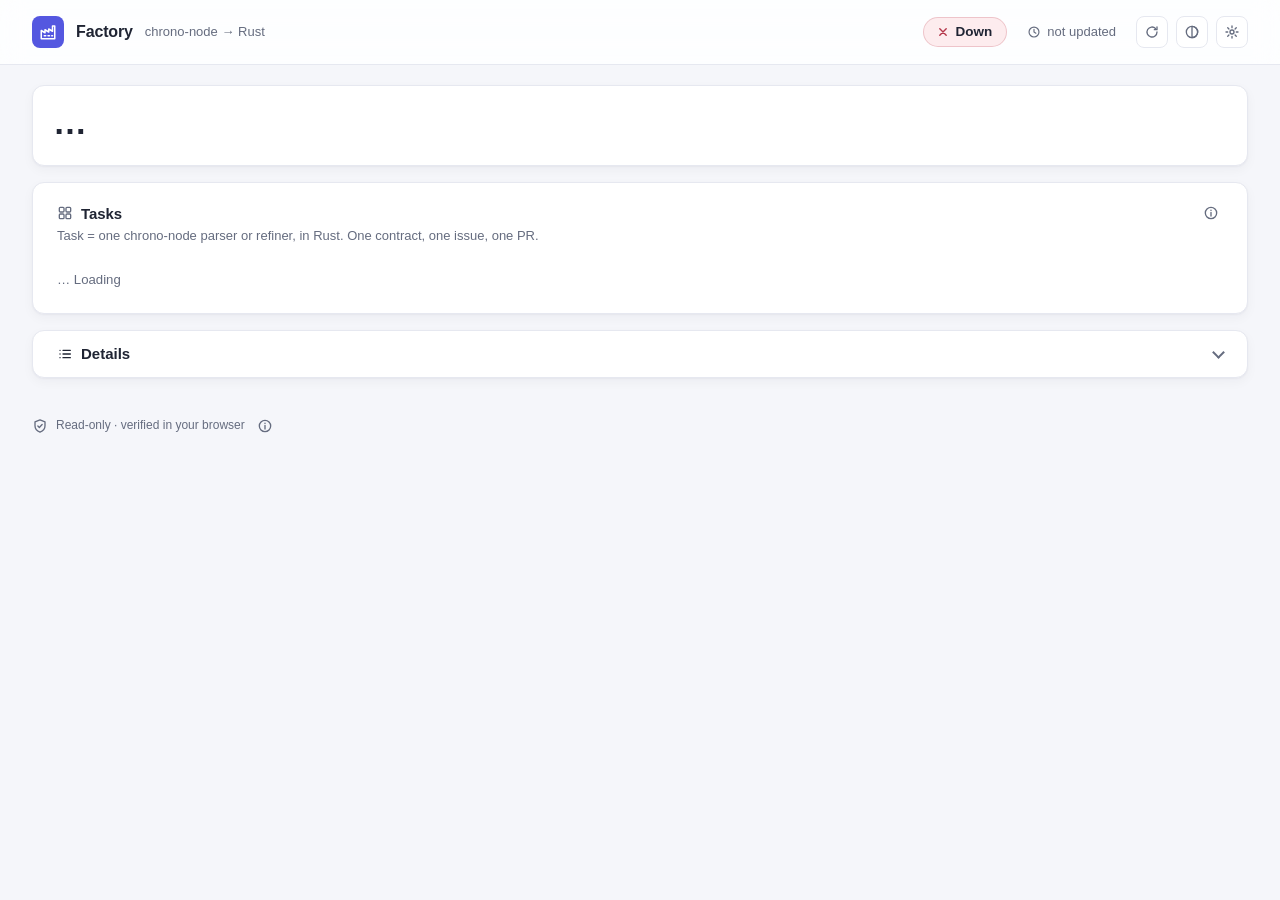
==== commit 9044f392: "dashboard: "Where the money went" under the KPI cards The owner asked where the build money went. bu" ====
--- a/dashboard/index.html
+++ b/dashboard/index.html
@@ -88,6 +88,10 @@
     <section aria-labelledby="score-h" class="score-panel">
       <h2 id="score-h" class="sr-only">Results</h2>
       <ul id="score" class="score" tabindex="-1"></ul>
+      <details id="money" class="panel fold money" hidden>
+        <summary><svg class="i" aria-hidden="true"><use href="#i-coin"></use></svg><span id="money-h">Where the money went</span></summary>
+        <div id="money-body" class="fold-body money-body" tabindex="-1"></div>
+      </details>
     </section>
 
     <section aria-labelledby="board-h" class="panel tasks">
--- a/dashboard/style.css
+++ b/dashboard/style.css
@@ -36,14 +36,15 @@
   --shadow: 0 1px 2px rgb(16 24 40 / 0.04), 0 4px 12px rgb(16 24 40 / 0.04);
   --shadow-hover: 0 1px 2px rgb(16 24 40 / 0.05), 0 6px 18px rgb(16 24 40 / 0.07);
   --shadow-pop: 0 2px 4px rgb(16 24 40 / 0.06), 0 12px 32px rgb(16 24 40 / 0.12);
-  --s-ready: #9aa1b0;
-  --s-picked: #7c8496;
-  --s-running: #5b8fd0;
-  --s-pr-open: #8f7ad6;
-  --s-checks: #c9a34a;
-  --s-queued: #d08a5c;
-  --s-merged: #5ba582;
-  --s-deployed: #3f8a67;
+  /* Stage fills: at least 3:1 on the card and on the chart track (panel and panel-2). */
+  --s-ready: #7a8192;
+  --s-picked: #5f6779;
+  --s-running: #3f78c0;
+  --s-pr-open: #7a63c8;
+  --s-checks: #9a7623;
+  --s-queued: #b26a3c;
+  --s-merged: #3f8a67;
+  --s-deployed: #2f7254;
   --radius: 12px;
   --radius-sm: 8px;
   --ease: 150ms ease;
@@ -332,6 +333,16 @@
 .score-sub a.run { color: var(--accent); }
 .score-sub .dot { margin: 0 1px; }
 
+/* ---- Where the money went: a slim closed fold under the KPI cards ------------- */
+.money { margin-top: 12px; }
+.money > summary { padding: 10px 20px; font-size: 14px; font-weight: 500; }
+.money > summary svg.i { color: var(--warn); }
+.money-body { padding: 16px 20px 20px; }
+.money-body .table-wrap { max-width: 760px; }
+.money-body tfoot th, .money-body tfoot td { font-weight: 600; border-top: 1px solid var(--line-strong); border-bottom: 0; background: var(--panel); }
+.money-body tfoot th { text-align: left; }
+.gloss { text-decoration: underline dotted; text-decoration-color: var(--muted); text-underline-offset: 3px; }
+
 /* ---- Tasks: one card; overall progress, then a grid of area sub-cards with quiet chips ---- */
 .tasks { padding: 18px 24px 12px; }
 .sec-h { display: flex; align-items: center; gap: 4px 16px; flex-wrap: wrap; min-height: 24px; }
@@ -499,6 +510,8 @@
 @media (max-width: 760px) {
   .score { grid-template-columns: repeat(2, minmax(0, 1fr)); }
   .hright { margin-left: 0; justify-content: flex-start; width: 100%; }
+  /* The icon buttons stay on the right, so the Settings popover (right: 0) opens inside the screen. */
+  .hright .actions { margin-left: auto; }
   .glance { border-radius: 14px; }
 }
 @media (max-width: 700px) {
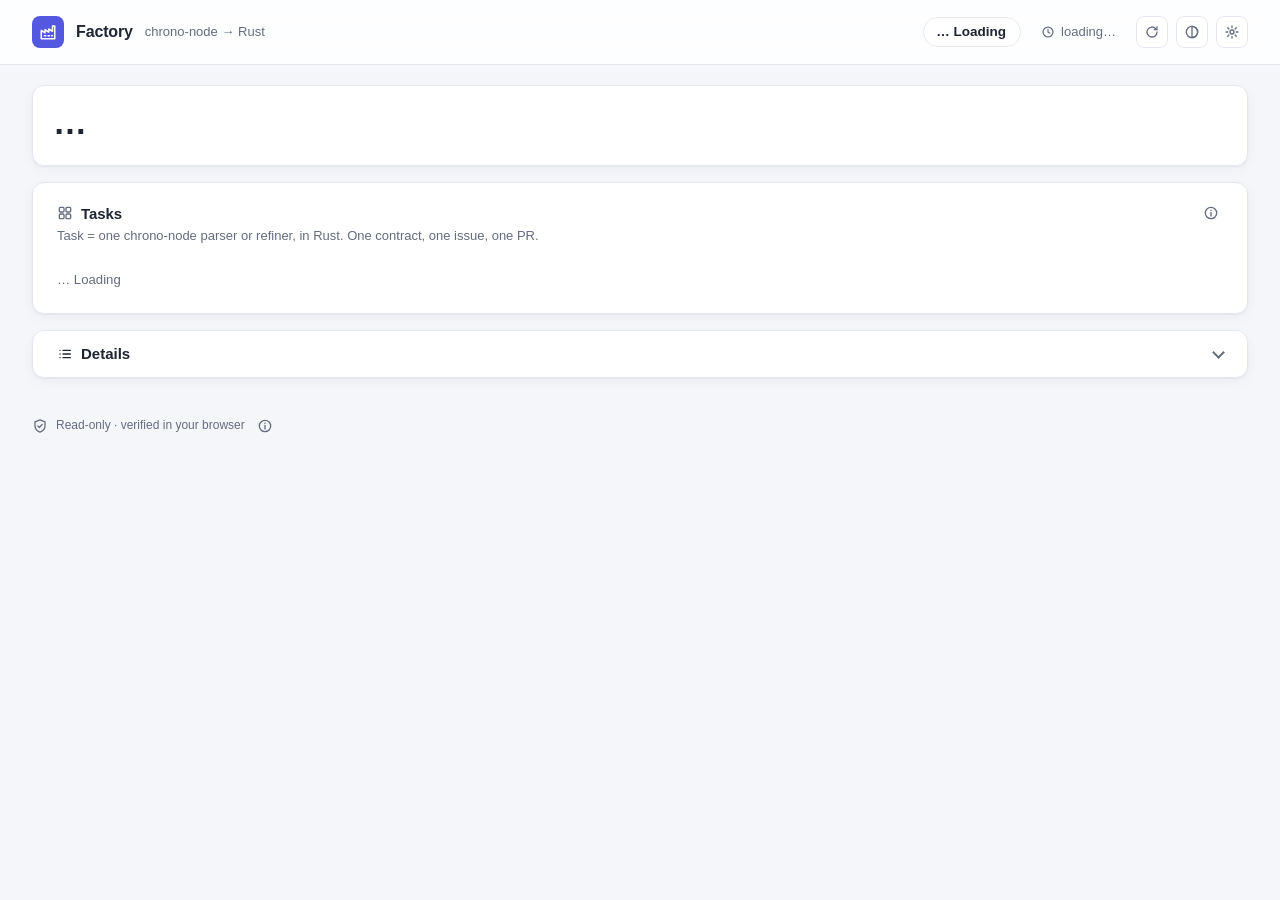
==== commit ca0c2dee: "dashboard: soft theme and a clearer layout (KPI cards, Tasks card) (#30) At the owner's request ("it" ====
--- a/dashboard/index.html
+++ b/dashboard/index.html
@@ -88,10 +88,6 @@
     <section aria-labelledby="score-h" class="score-panel">
       <h2 id="score-h" class="sr-only">Results</h2>
       <ul id="score" class="score" tabindex="-1"></ul>
-      <details id="money" class="panel fold money" hidden>
-        <summary><svg class="i" aria-hidden="true"><use href="#i-coin"></use></svg><span id="money-h">Where the money went</span></summary>
-        <div id="money-body" class="fold-body money-body" tabindex="-1"></div>
-      </details>
     </section>
 
     <section aria-labelledby="board-h" class="panel tasks">
--- a/dashboard/style.css
+++ b/dashboard/style.css
@@ -333,16 +333,6 @@
 .score-sub a.run { color: var(--accent); }
 .score-sub .dot { margin: 0 1px; }
 
-/* ---- Where the money went: a slim closed fold under the KPI cards ------------- */
-.money { margin-top: 12px; }
-.money > summary { padding: 10px 20px; font-size: 14px; font-weight: 500; }
-.money > summary svg.i { color: var(--warn); }
-.money-body { padding: 16px 20px 20px; }
-.money-body .table-wrap { max-width: 760px; }
-.money-body tfoot th, .money-body tfoot td { font-weight: 600; border-top: 1px solid var(--line-strong); border-bottom: 0; background: var(--panel); }
-.money-body tfoot th { text-align: left; }
-.gloss { text-decoration: underline dotted; text-decoration-color: var(--muted); text-underline-offset: 3px; }
-
 /* ---- Tasks: one card; overall progress, then a grid of area sub-cards with quiet chips ---- */
 .tasks { padding: 18px 24px 12px; }
 .sec-h { display: flex; align-items: center; gap: 4px 16px; flex-wrap: wrap; min-height: 24px; }
